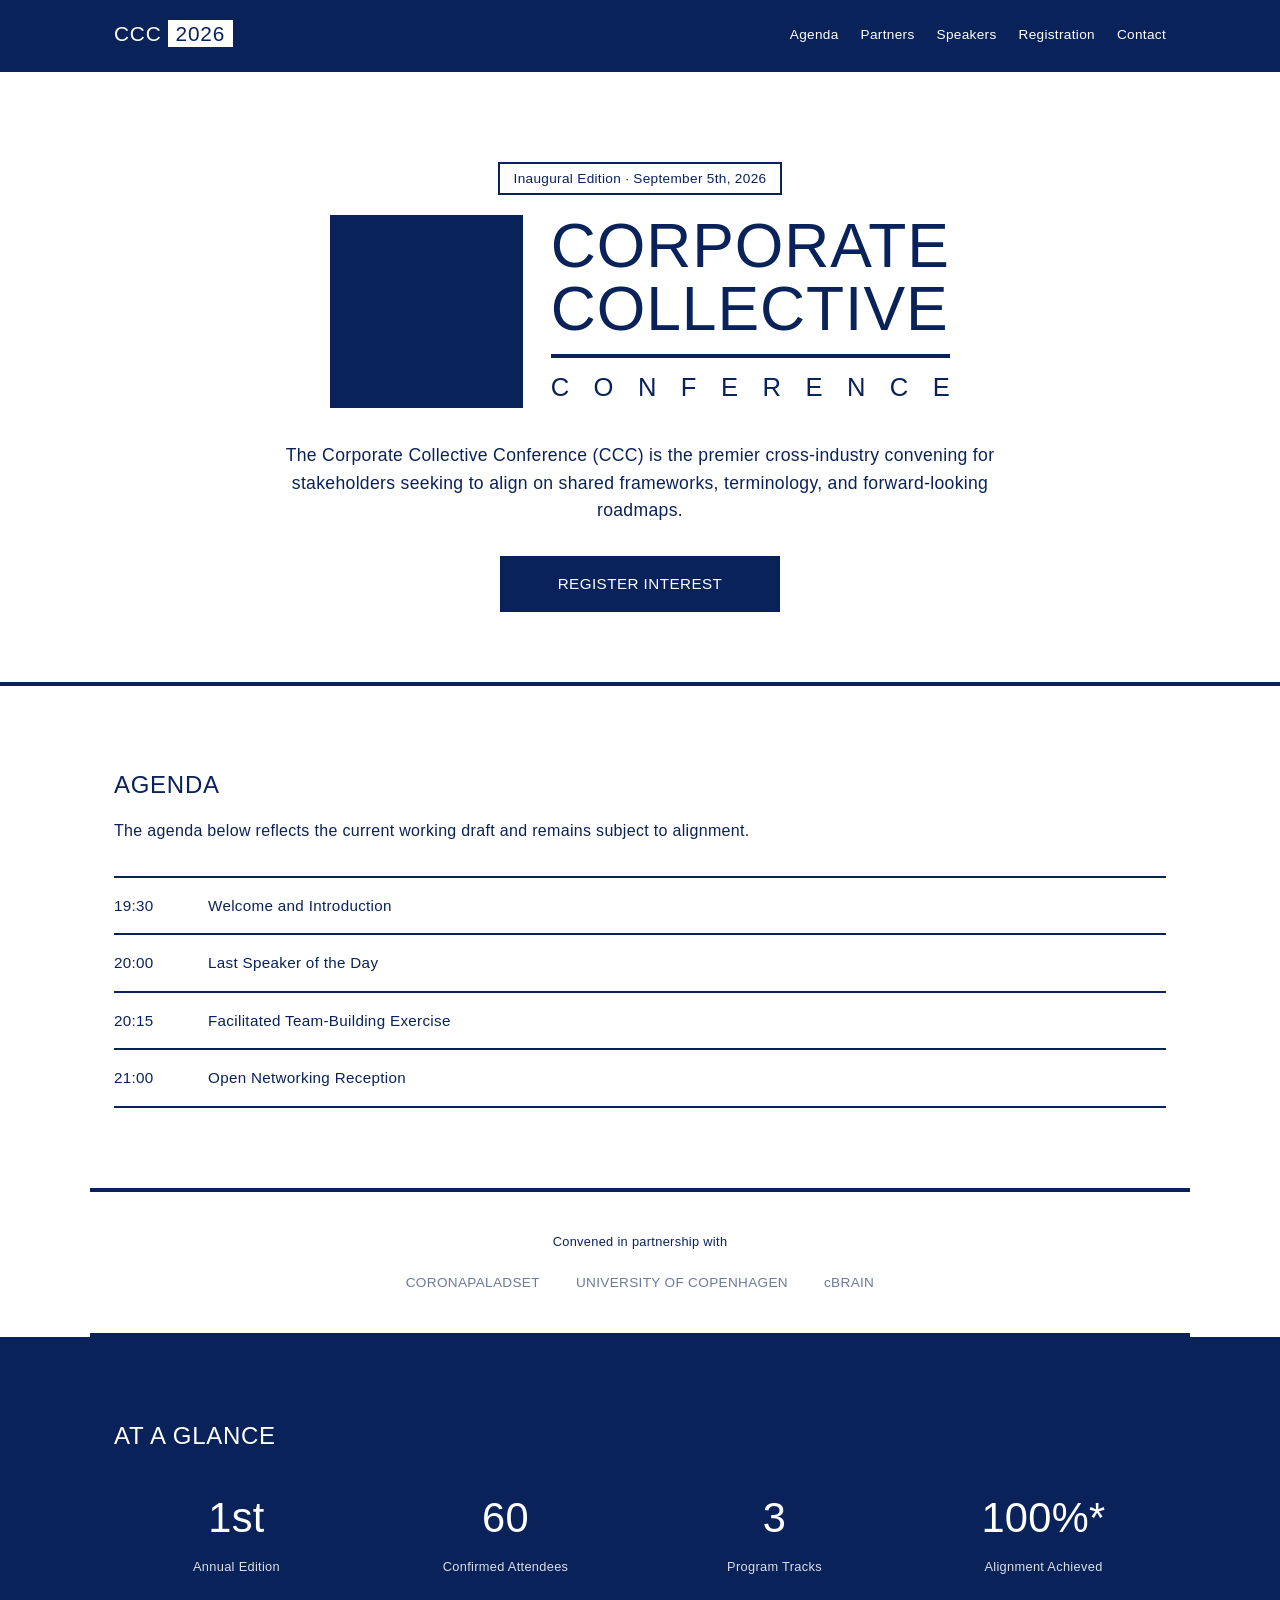
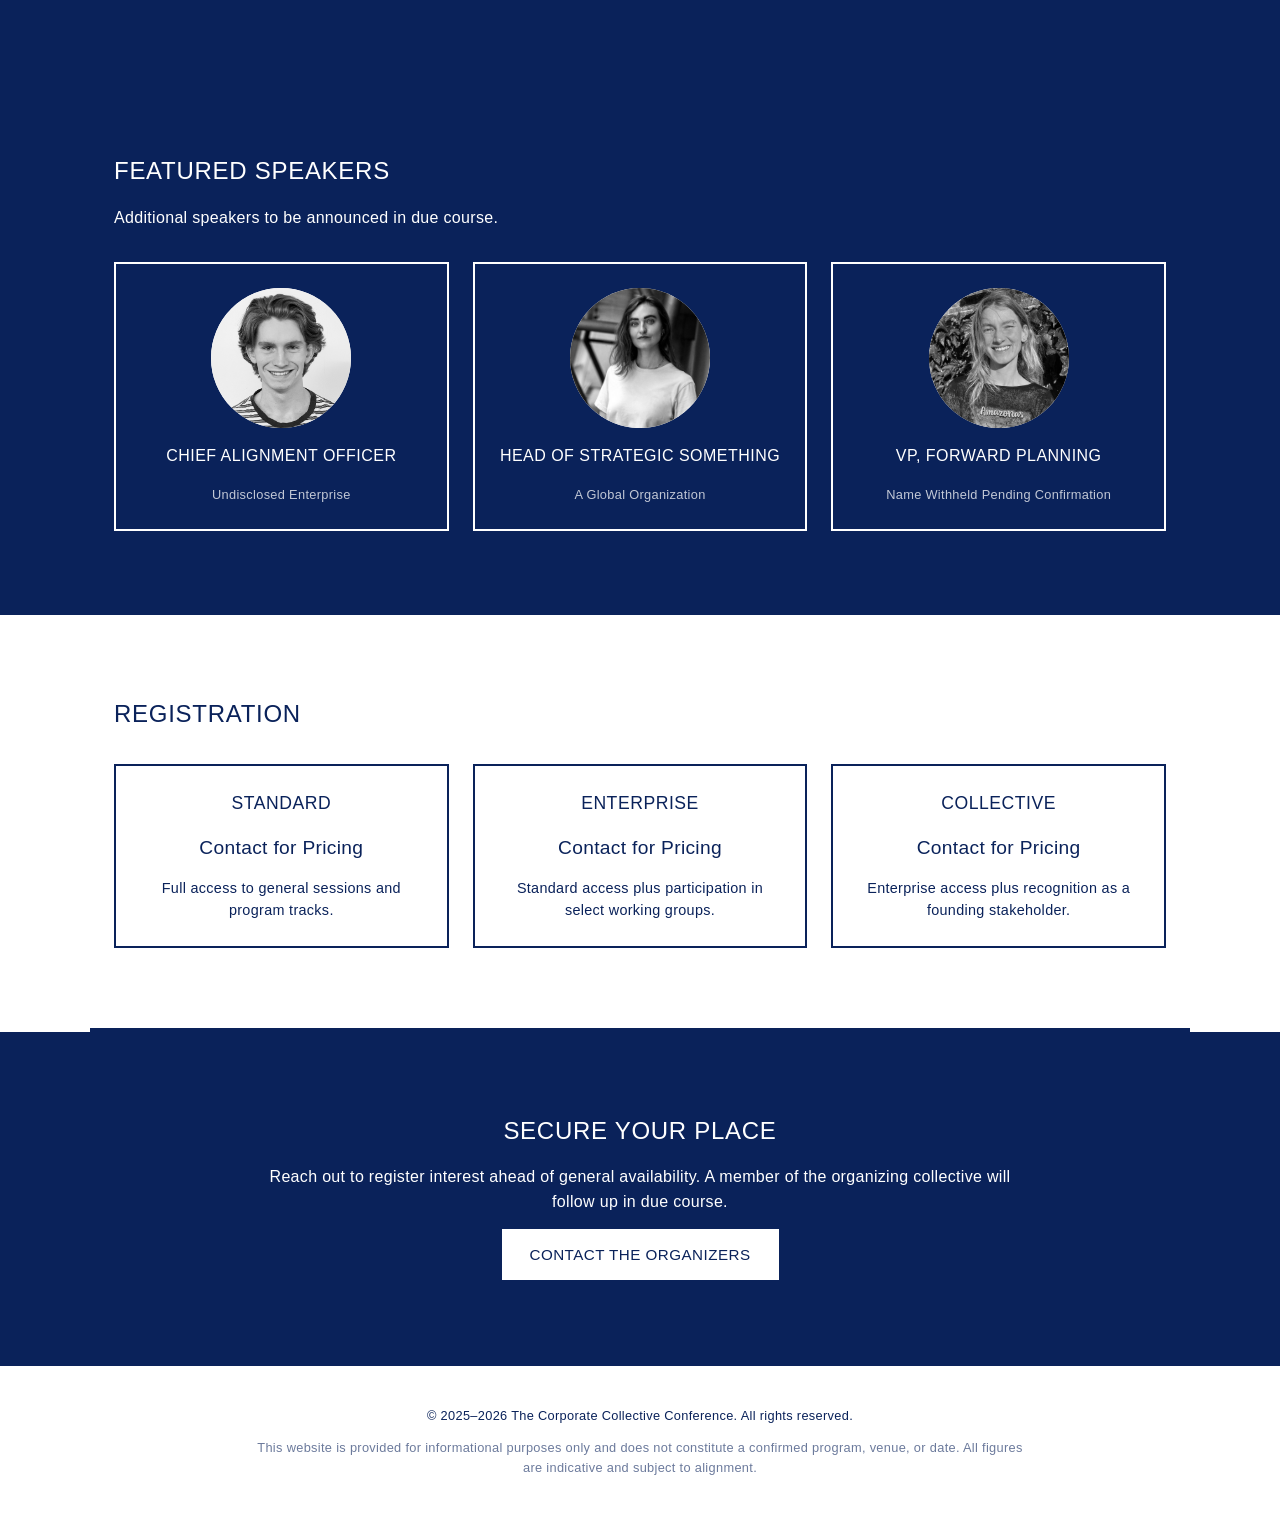
==== ccc26/index.html @ 5db5cf79 "Added CCC26 subpage" ====
<!DOCTYPE html>
<html lang="da">
<head>
  <meta charset="UTF-8">
  <meta name="viewport" content="width=device-width, initial-scale=1.0">
  <title>Corporate Collective Conference (CCC)</title>
  <link rel="stylesheet" href="style.css">
  <link rel="icon" type="image/png" href="../assets/favicon.png">
</head>
<body>

  <nav class="navbar">
    <div class="wrap navbar-inner">
      <span class="logo">CCC<span class="logo-mark">2026</span></span>
      <ul class="navlinks">
        <li><a href="#agenda">Agenda</a></li>
        <li><a href="#partners">Partners</a></li>
        <li><a href="#speakers">Speakers</a></li>
        <li><a href="#registration">Registration</a></li>
        <li><a href="#contact">Contact</a></li>
      </ul>
    </div>
  </nav>

  <header class="hero">
    <div class="wrap">
      <p class="eyebrow">Inaugural Edition · September 5th, 2026</p>
      <h1 class="hero-title">
        <span class="ccc-logo">
          <span class="ccc-logo-mark"></span>
          <span class="ccc-logo-text">
            <span class="ccc-logo-line">Corporate</span>
            <span class="ccc-logo-line">Collective</span>
            <span class="ccc-logo-rule"></span>
            <span class="ccc-logo-sub">Conference</span>
          </span>
        </span>
      </h1>
      <p class="hero-lede">
        The Corporate Collective Conference (CCC) is the premier
        cross-industry convening for stakeholders seeking to align on
        shared frameworks, terminology, and forward-looking roadmaps.
      </p>
      <div class="hero-actions">
        <a href="https://fb.me/1VlTPEgD7ihARv2" class="btn btn-primary btn-wide">Register Interest</a>
      </div>
    </div>
  </header>

  <main>

    <section id="agenda" class="wrap section">
      <h2>Agenda</h2>
      <p class="section-lede">
        The agenda below reflects the current working draft and remains
        subject to alignment.
      </p>
      <div class="agenda agenda-light">
        <div class="agenda-item">
          <span class="agenda-time">19:30</span>
          <span class="agenda-title">Welcome and Introduction</span>
        </div>
        <div class="agenda-item">
          <span class="agenda-time">20:00</span>
          <span class="agenda-title">Last Speaker of the Day</span>
        </div>
        <div class="agenda-item">
          <span class="agenda-time">20:15</span>
          <span class="agenda-title">Facilitated Team-Building Exercise</span>
        </div>
        <div class="agenda-item">
          <span class="agenda-time">21:00</span>
          <span class="agenda-title">Open Networking Reception</span>
        </div>
      </div>
    </section>

    <section id="partners" class="stripe wrap">
      <p class="stripe-label">Convened in partnership with</p>
      <ul class="logo-row">
        <li>CORONAPALADSET</li>
        <li>UNIVERSITY OF COPENHAGEN</li>
        <li>cBRAIN</li>
      </ul>
    </section>

    <section class="section section-invert">
      <div class="wrap">
        <h2>At a Glance</h2>
        <div class="grid grid-4 stat-grid">
          <div class="stat">
            <p class="stat-num">1st</p>
            <p class="stat-label">Annual Edition</p>
          </div>
          <div class="stat">
            <p class="stat-num">60</p>
            <p class="stat-label">Confirmed Attendees</p>
          </div>
          <div class="stat">
            <p class="stat-num">3</p>
            <p class="stat-label">Program Tracks</p>
          </div>
          <div class="stat">
            <p class="stat-num">100%*</p>
            <p class="stat-label">Alignment Achieved</p>
          </div>
        </div>
      </div>
    </section>

    <section id="speakers" class="section section-invert">
      <div class="wrap">
        <h2>Featured Speakers</h2>
        <p class="section-lede">
          Additional speakers to be announced in due course.
        </p>
        <div class="grid grid-3">
          <div class="speaker-card">
            <img src="../assets/speaker.JPG" alt="Chief Allan Officer" class="speaker-avatar speaker-avatar-photo">
            <h3>Chief Alignment Officer</h3>
            <p class="speaker-org">Undisclosed Enterprise</p>
          </div>
          <div class="speaker-card">
            <img src="../assets/linkedin_2.jpeg" alt="Head of Visuals" class="speaker-avatar speaker-avatar-photo">
            <h3>Head of Strategic Something</h3>
            <p class="speaker-org">A Global Organization</p>
          </div>
          <div class="speaker-card">
            <img src="../assets/linkedin_3.jpeg" alt="VP, Supply Chain" class="speaker-avatar speaker-avatar-photo">
            <h3>VP, Forward Planning</h3>
            <p class="speaker-org">Name Withheld Pending Confirmation</p>
          </div>
        </div>
      </div>
    </section>

    <section id="registration" class="wrap section">
      <h2>Registration</h2>
      <div class="grid grid-3">
        <div class="card pricing-card">
          <h3>Standard</h3>
          <p class="price">Contact for Pricing</p>
          <p>Full access to general sessions and program tracks.</p>
        </div>
        <div class="card pricing-card">
          <h3>Enterprise</h3>
          <p class="price">Contact for Pricing</p>
          <p>Standard access plus participation in select working groups.</p>
        </div>
        <div class="card pricing-card">
          <h3>Collective</h3>
          <p class="price">Contact for Pricing</p>
          <p>Enterprise access plus recognition as a founding stakeholder.</p>
        </div>
      </div>
    </section>

    <section id="contact" class="section section-invert cta-section">
      <div class="wrap">
        <h2>Secure Your Place</h2>
        <p class="section-lede">
          Reach out to register interest ahead of general availability.
          A member of the organizing collective will follow up in due
          course.
        </p>
        <a href="mailto:coronapaladset@gmail.com" class="btn btn-secondary">Contact the Organizers</a>
      </div>
    </section>

  </main>

  <footer class="footer">
    <div class="wrap">
      <p>&copy; 2025&ndash;2026 The Corporate Collective Conference. All rights reserved.</p>
      <p class="fine-print">
        This website is provided for informational purposes only and does
        not constitute a confirmed program, venue, or date. All figures are
        indicative and subject to alignment.
      </p>
    </div>
  </footer>

  <script>
    (function () {
      function layoutLogo() {
        var mark = document.querySelector('.ccc-logo-mark');
        var text = document.querySelector('.ccc-logo-text');
        var lines = document.querySelectorAll('.ccc-logo-line');
        var rule = document.querySelector('.ccc-logo-rule');
        var sub = document.querySelector('.ccc-logo-sub');
        if (!mark || !text || !rule || !sub || !lines.length) return;

        // Clear previous inline overrides first so every measurement below
        // reflects natural sizes, not last frame's computed values. Without
        // this, the "Conference" letter-spacing from a prior layout pass
        // feeds into this pass's width measurements, drifting further off
        // on every resize.
        rule.style.width = '';
        sub.style.width = '';
        sub.style.letterSpacing = '';

        var lineWidth = 0;
        lines.forEach(function (line) {
          lineWidth = Math.max(lineWidth, line.getBoundingClientRect().width);
        });

        var textHeight = text.getBoundingClientRect().height;
        if (textHeight > 0) {
          mark.style.width = textHeight + 'px';
          mark.style.height = textHeight + 'px';
        }

        if (lineWidth <= 0) return;

        rule.style.width = lineWidth + 'px';
        sub.style.width = lineWidth + 'px';

        var chars = sub.textContent.toUpperCase();
        if (chars.length < 2) return;
        var cs = getComputedStyle(sub);
        var canvas = document.createElement('canvas');
        var ctx = canvas.getContext('2d');
        ctx.font = cs.fontWeight + ' ' + cs.fontSize + ' ' + cs.fontFamily;
        var naturalWidth = ctx.measureText(chars).width;
        var gap = (lineWidth - naturalWidth) / (chars.length - 1);
        if (gap > 0) {
          sub.style.letterSpacing = gap + 'px';
        }
      }

      if (document.readyState === 'loading') {
        document.addEventListener('DOMContentLoaded', layoutLogo);
      } else {
        layoutLogo();
      }
      window.addEventListener('resize', layoutLogo);
    })();
  </script>

</body>
</html>
---- ccc26/style.css ----
:root {
  --navy: #0A225A;
  --white: #FFFFFF;
}

* {
  box-sizing: border-box;
}

html {
  scroll-behavior: smooth;
}

html, body {
  margin: 0;
  padding: 0;
}

section[id] {
  scroll-margin-top: 84px;
}

body {
  font-family: Impact, Haettenschweiler, "Arial Narrow Bold", sans-serif;
  font-weight: 400;
  letter-spacing: 0.02em;
  background: var(--white);
  color: var(--navy);
  line-height: 1.55;
}

.wrap {
  max-width: 1100px;
  margin: 0 auto;
  padding: 0 24px;
}

h1, h2, h3 {
  font-family: Impact, Haettenschweiler, "Arial Narrow Bold", sans-serif;
  font-weight: 400;
  text-transform: uppercase;
  margin: 0 0 16px 0;
  letter-spacing: 0.03em;
}

p, li, span, button, cite {
  font-family: Impact, Haettenschweiler, "Arial Narrow Bold", sans-serif;
  font-weight: 400;
}

p {
  margin: 0 0 12px 0;
}

/* --- Navbar --- */

.navbar {
  background: var(--navy);
  border-bottom: 4px solid var(--navy);
}

.navbar-inner {
  display: flex;
  align-items: center;
  justify-content: space-between;
  padding-top: 18px;
  padding-bottom: 18px;
  flex-wrap: wrap;
  gap: 12px;
}

.logo {
  color: var(--white);
  font-size: 1.3rem;
  letter-spacing: 0.04em;
}

.logo-mark {
  color: var(--navy);
  background: var(--white);
  padding: 2px 8px;
  margin-left: 6px;
  font-size: 1.3rem;
}

.navlinks {
  list-style: none;
  display: flex;
  gap: 22px;
  margin: 0;
  padding: 0;
  flex-wrap: wrap;
}

.navlinks li {
  font-size: 0.85rem;
}

.navlinks a {
  color: var(--white);
  text-decoration: none;
  border-bottom: 2px solid transparent;
  padding-bottom: 2px;
}

.navlinks a:hover {
  border-bottom: 2px solid var(--white);
}

/* --- Hero --- */

.hero {
  background: var(--white);
  border-bottom: 4px solid var(--navy);
  padding: 90px 0 70px 0;
  text-align: center;
}

.eyebrow {
  font-size: 0.85rem;
  color: var(--navy);
  border: 2px solid var(--navy);
  display: inline-block;
  padding: 4px 14px;
  margin-bottom: 20px;
}

.hero-title {
  margin: 0 0 20px 0;
}

/* --- CCC Logo (built with CSS, not an image) --- */

.ccc-logo {
  display: inline-flex;
  align-items: center;
  gap: clamp(14px, 3vw, 28px);
}

.ccc-logo-mark {
  /* Fallback size if JS is unavailable; overridden to match the exact
     height of .ccc-logo-text (top of "C" to bottom of "CONFERENCE"). */
  width: clamp(4.5rem, 18vw, 9rem);
  height: clamp(4.5rem, 18vw, 9rem);
  flex-shrink: 0;
  background: var(--navy);
}

.ccc-logo-text {
  display: flex;
  flex-direction: column;
  justify-content: center;
  text-align: left;
  min-width: 0;
}

.ccc-logo-line {
  font-size: clamp(1.9rem, 8vw, 3.9rem);
  line-height: 1;
  color: var(--navy);
  white-space: nowrap;
}

.ccc-logo-rule {
  /* Width is set by JS to exactly match the widest line above;
     this is just a sane fallback if JS is unavailable. */
  width: 100%;
  height: 4px;
  background: var(--navy);
  margin: 14px 0 10px 0;
}

.ccc-logo-sub {
  font-size: clamp(0.85rem, 3.3vw, 1.6rem);
  /* Width and letter-spacing are set by JS so the word is justified to
     span exactly the width of the lines above; this is just a fallback. */
  width: 100%;
  letter-spacing: 0.4em;
  color: var(--navy);
  white-space: nowrap;
}

.hero-lede {
  max-width: 720px;
  margin: 0 auto 32px auto;
  font-size: 1.1rem;
}

.hero-actions {
  display: flex;
  gap: 16px;
  justify-content: center;
  flex-wrap: wrap;
}

/* --- Buttons --- */

.btn {
  display: inline-block;
  font-family: Impact, Haettenschweiler, "Arial Narrow Bold", sans-serif;
  font-size: 0.95rem;
  text-transform: uppercase;
  letter-spacing: 0.03em;
  text-decoration: none;
  padding: 14px 28px;
  border: 2px solid var(--navy);
  cursor: pointer;
  border-radius: 0;
}

.btn-primary {
  background: var(--navy);
  color: var(--white);
}

.btn-secondary {
  background: var(--white);
  color: var(--navy);
}

.btn-wide {
  padding-left: 56px;
  padding-right: 56px;
}

/* --- Logo stripe --- */

.stripe {
  padding: 40px 24px;
  text-align: center;
  border-bottom: 4px solid var(--navy);
}

.stripe-label {
  font-size: 0.8rem;
  color: var(--navy);
  margin-bottom: 20px;
}

.logo-row {
  list-style: none;
  display: flex;
  justify-content: center;
  gap: 36px;
  flex-wrap: wrap;
  margin: 0;
  padding: 0;
}

.logo-row li {
  font-size: 0.85rem;
  color: var(--navy);
  opacity: 0.6;
}

/* --- Sections --- */

.section {
  padding: 80px 24px;
  border-bottom: 4px solid var(--navy);
}

.section-invert {
  background: var(--navy);
}

.section-invert h2,
.section-invert p,
.section-invert .stat-num,
.section-invert .stat-label,
.section-invert .agenda-time,
.section-invert .agenda-title {
  color: var(--white);
}

.section-lede {
  max-width: 780px;
  font-size: 1rem;
}

/* --- Grids / cards --- */

.grid {
  display: grid;
  gap: 24px;
  margin-top: 32px;
}

.grid-3 {
  grid-template-columns: repeat(auto-fit, minmax(260px, 1fr));
}

.grid-4 {
  grid-template-columns: repeat(auto-fit, minmax(200px, 1fr));
}

.card {
  border: 2px solid var(--navy);
  padding: 24px;
}

.card-index {
  font-size: 1.6rem;
  margin-bottom: 8px;
}

.card h3 {
  font-size: 1.1rem;
}

.card p {
  font-size: 0.9rem;
  margin-bottom: 0;
}

/* --- Stats --- */

.stat-grid {
  text-align: center;
}

.stat-num {
  font-size: 2.6rem;
  margin-bottom: 6px;
}

.stat-label {
  font-size: 0.8rem;
  opacity: 0.85;
}

/* --- Agenda --- */

.agenda {
  margin-top: 32px;
  border-top: 2px solid var(--white);
}

.agenda-item {
  display: flex;
  gap: 24px;
  padding: 16px 0;
  border-bottom: 2px solid var(--white);
}

.agenda-time {
  min-width: 70px;
  font-size: 0.95rem;
}

.agenda-title {
  font-size: 0.95rem;
}

.agenda-light {
  border-top: 2px solid var(--navy);
}

.agenda-light .agenda-item {
  border-bottom: 2px solid var(--navy);
}

.agenda-light .agenda-time,
.agenda-light .agenda-title {
  color: var(--navy);
}

/* --- Speakers --- */

.speaker-card {
  border: 2px solid var(--white);
  padding: 24px;
  text-align: center;
}

.speaker-avatar {
  width: 84px;
  height: 84px;
  margin: 0 auto 16px auto;
  background: var(--white);
}

.speaker-avatar-photo {
  width: 140px;
  height: 140px;
  border-radius: 50%;
  display: block;
  object-fit: cover;
  object-position: center top;
  filter: grayscale(100%);
}

.speaker-card h3 {
  font-size: 1rem;
  color: var(--white);
}

.speaker-org {
  font-size: 0.8rem;
  color: var(--white);
  opacity: 0.75;
  margin-bottom: 0;
}

/* --- Pricing --- */

.pricing-card {
  text-align: center;
}

.pricing-card .price {
  font-size: 1.2rem;
  margin-bottom: 14px;
}

/* --- Quotes --- */

.quote {
  border: 2px solid var(--navy);
  padding: 24px;
  margin: 0;
}

.quote p {
  font-size: 0.95rem;
}

.quote cite {
  display: block;
  font-size: 0.75rem;
  opacity: 0.7;
  font-style: normal;
}

/* --- CTA --- */

.cta-section {
  text-align: center;
}

.cta-section .section-lede {
  margin-left: auto;
  margin-right: auto;
}

/* --- Footer --- */

.footer {
  padding: 40px 24px;
  text-align: center;
}

.footer p {
  font-size: 0.8rem;
}

.fine-print {
  font-size: 0.7rem;
  opacity: 0.6;
  max-width: 780px;
  margin: 0 auto;
}
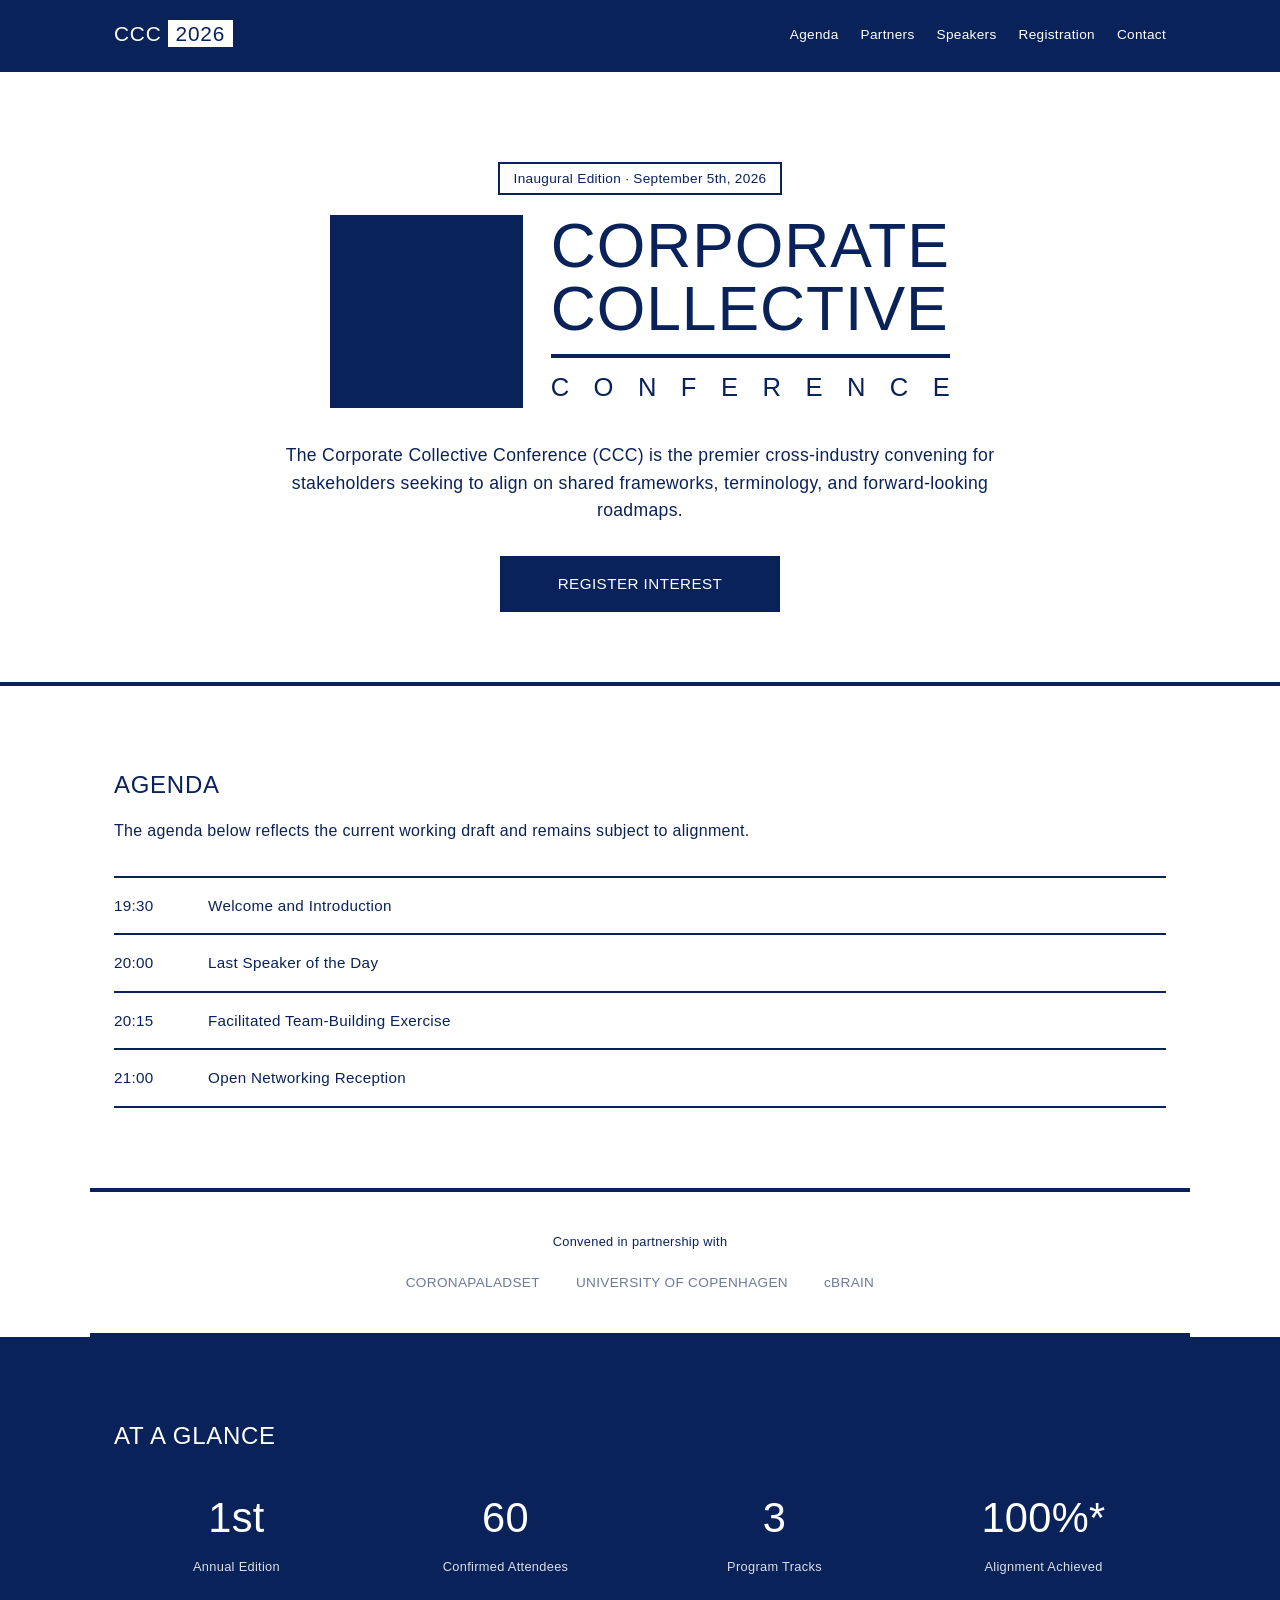
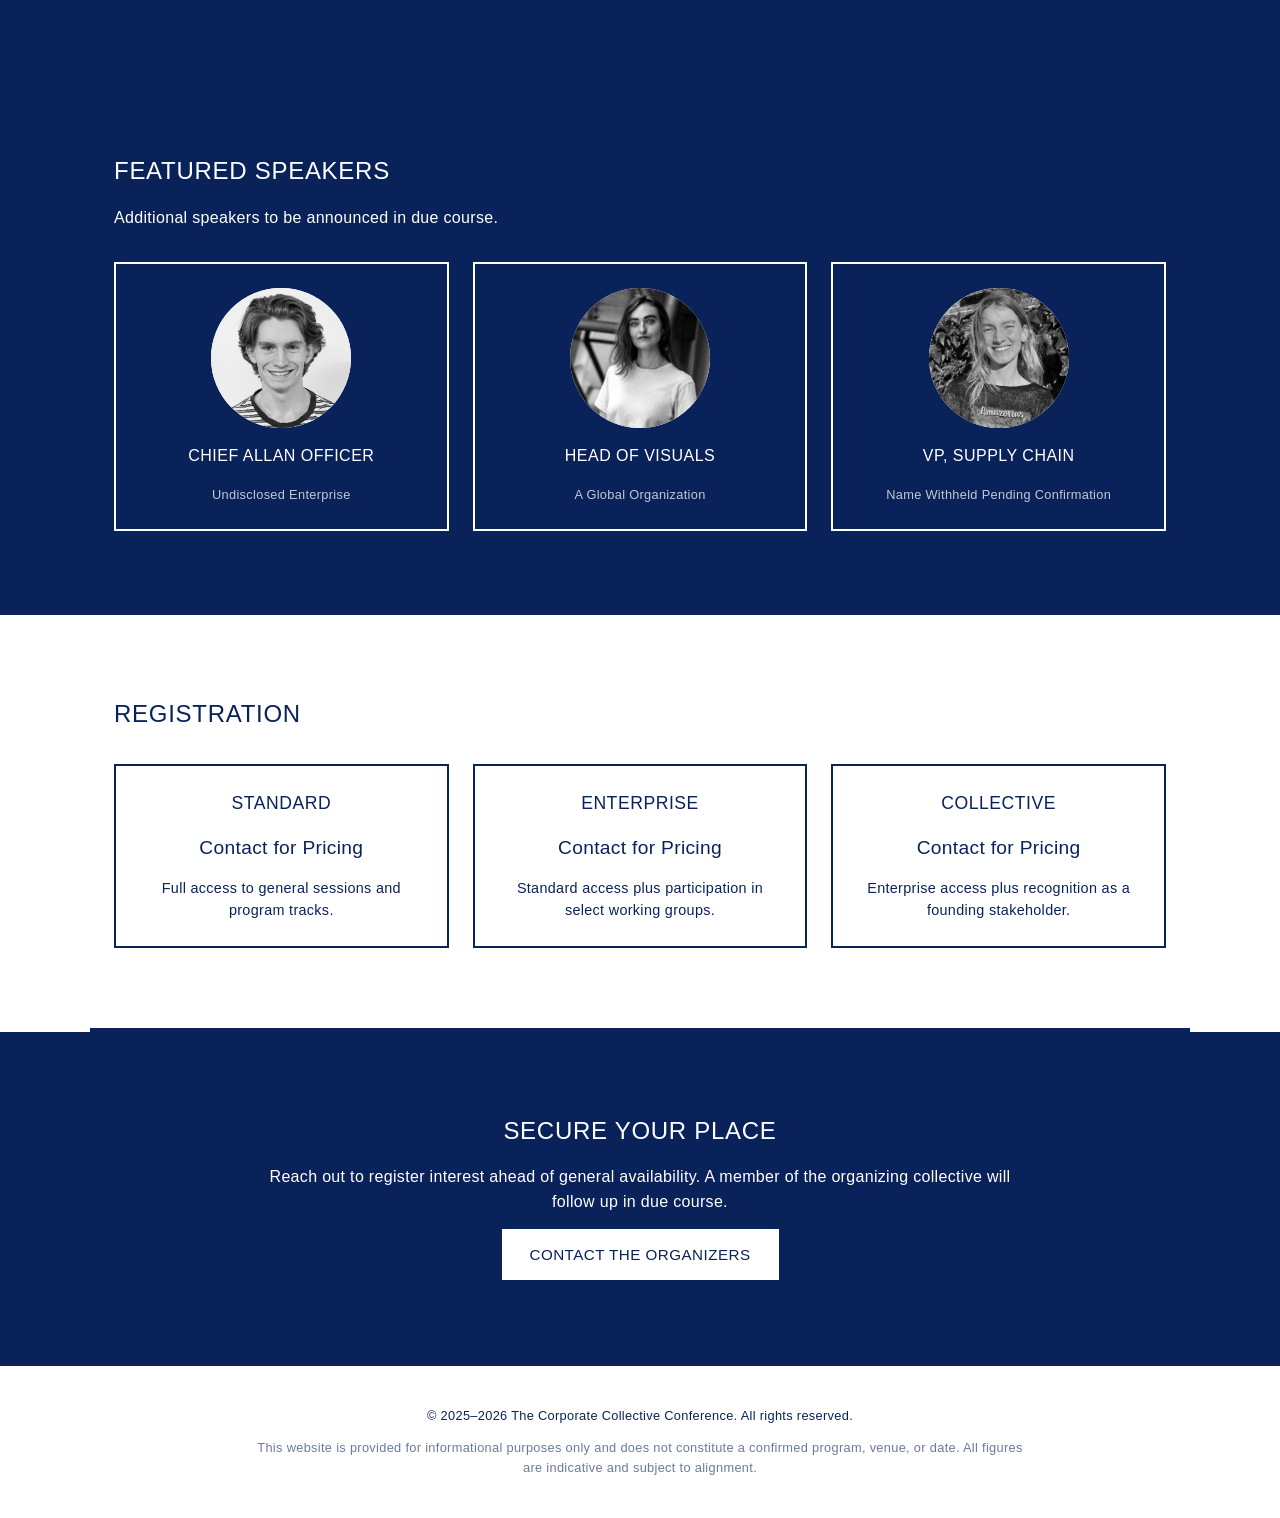
==== commit c00bcc3d: "Updated thumbnail" ====
--- a/ccc26/index.html
+++ b/ccc26/index.html
@@ -6,6 +6,14 @@
   <title>Corporate Collective Conference (CCC)</title>
   <link rel="stylesheet" href="style.css">
   <link rel="icon" type="image/png" href="../assets/favicon.png">
+
+  <meta property="og:type" content="website">
+  <meta property="og:url" content="https://hjemmecider.dk/ccc26/">
+  <meta property="og:title" content="The Corporate Collective Conference (CCC)">
+  <meta property="og:description" content="The Corporate Collective Conference (CCC) is the premier cross-industry convening for stakeholders seeking to align on shared frameworks, terminology, and forward-looking roadmaps.">
+  <meta property="og:image" content="https://hjemmecider.dk/assets/ccc_logo.png">
+  <meta name="twitter:card" content="summary_large_image">
+  <meta name="twitter:image" content="https://hjemmecider.dk/assets/ccc_logo.png">
 </head>
 <body>
 
@@ -117,17 +125,17 @@
         <div class="grid grid-3">
           <div class="speaker-card">
             <img src="../assets/speaker.JPG" alt="Chief Allan Officer" class="speaker-avatar speaker-avatar-photo">
-            <h3>Chief Alignment Officer</h3>
+            <h3>Chief Allan Officer</h3>
             <p class="speaker-org">Undisclosed Enterprise</p>
           </div>
           <div class="speaker-card">
             <img src="../assets/linkedin_2.jpeg" alt="Head of Visuals" class="speaker-avatar speaker-avatar-photo">
-            <h3>Head of Strategic Something</h3>
+            <h3>Head of Visuals</h3>
             <p class="speaker-org">A Global Organization</p>
           </div>
           <div class="speaker-card">
             <img src="../assets/linkedin_3.jpeg" alt="VP, Supply Chain" class="speaker-avatar speaker-avatar-photo">
-            <h3>VP, Forward Planning</h3>
+            <h3>VP, Supply Chain</h3>
             <p class="speaker-org">Name Withheld Pending Confirmation</p>
           </div>
         </div>
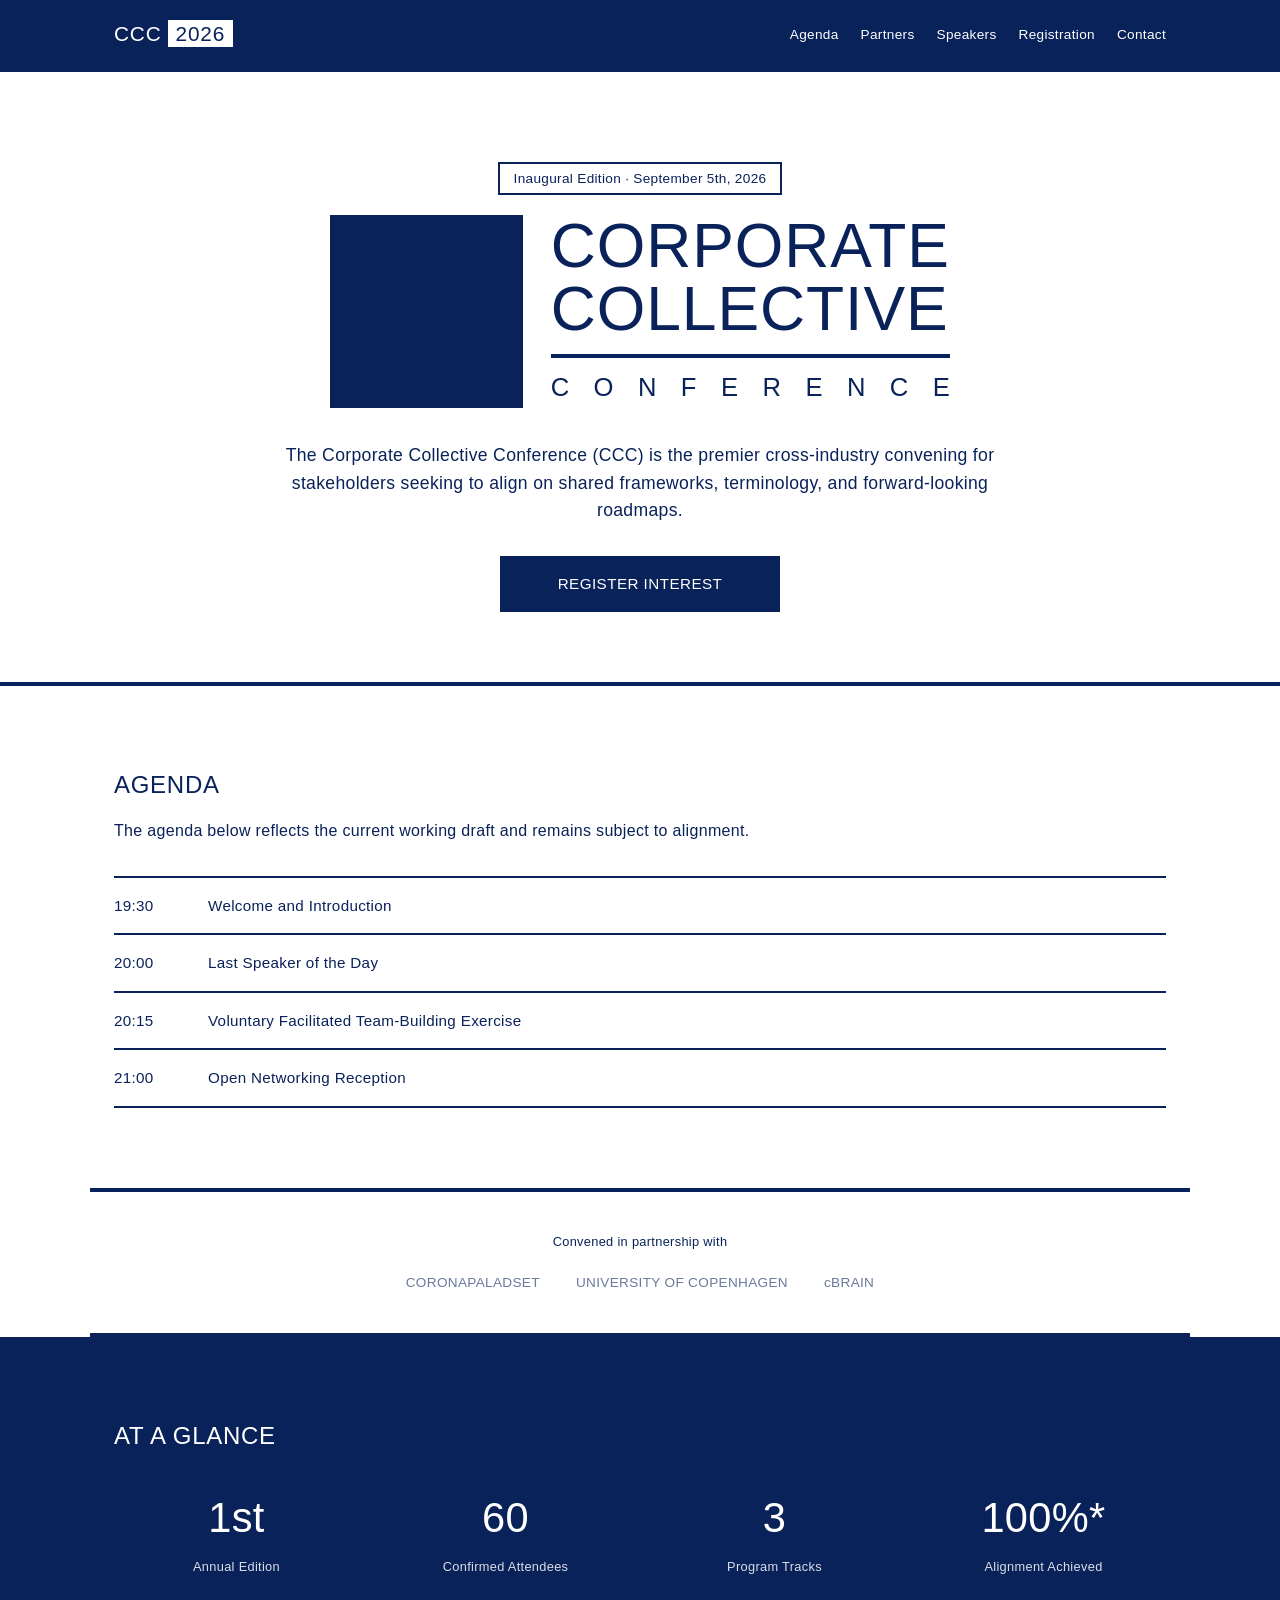
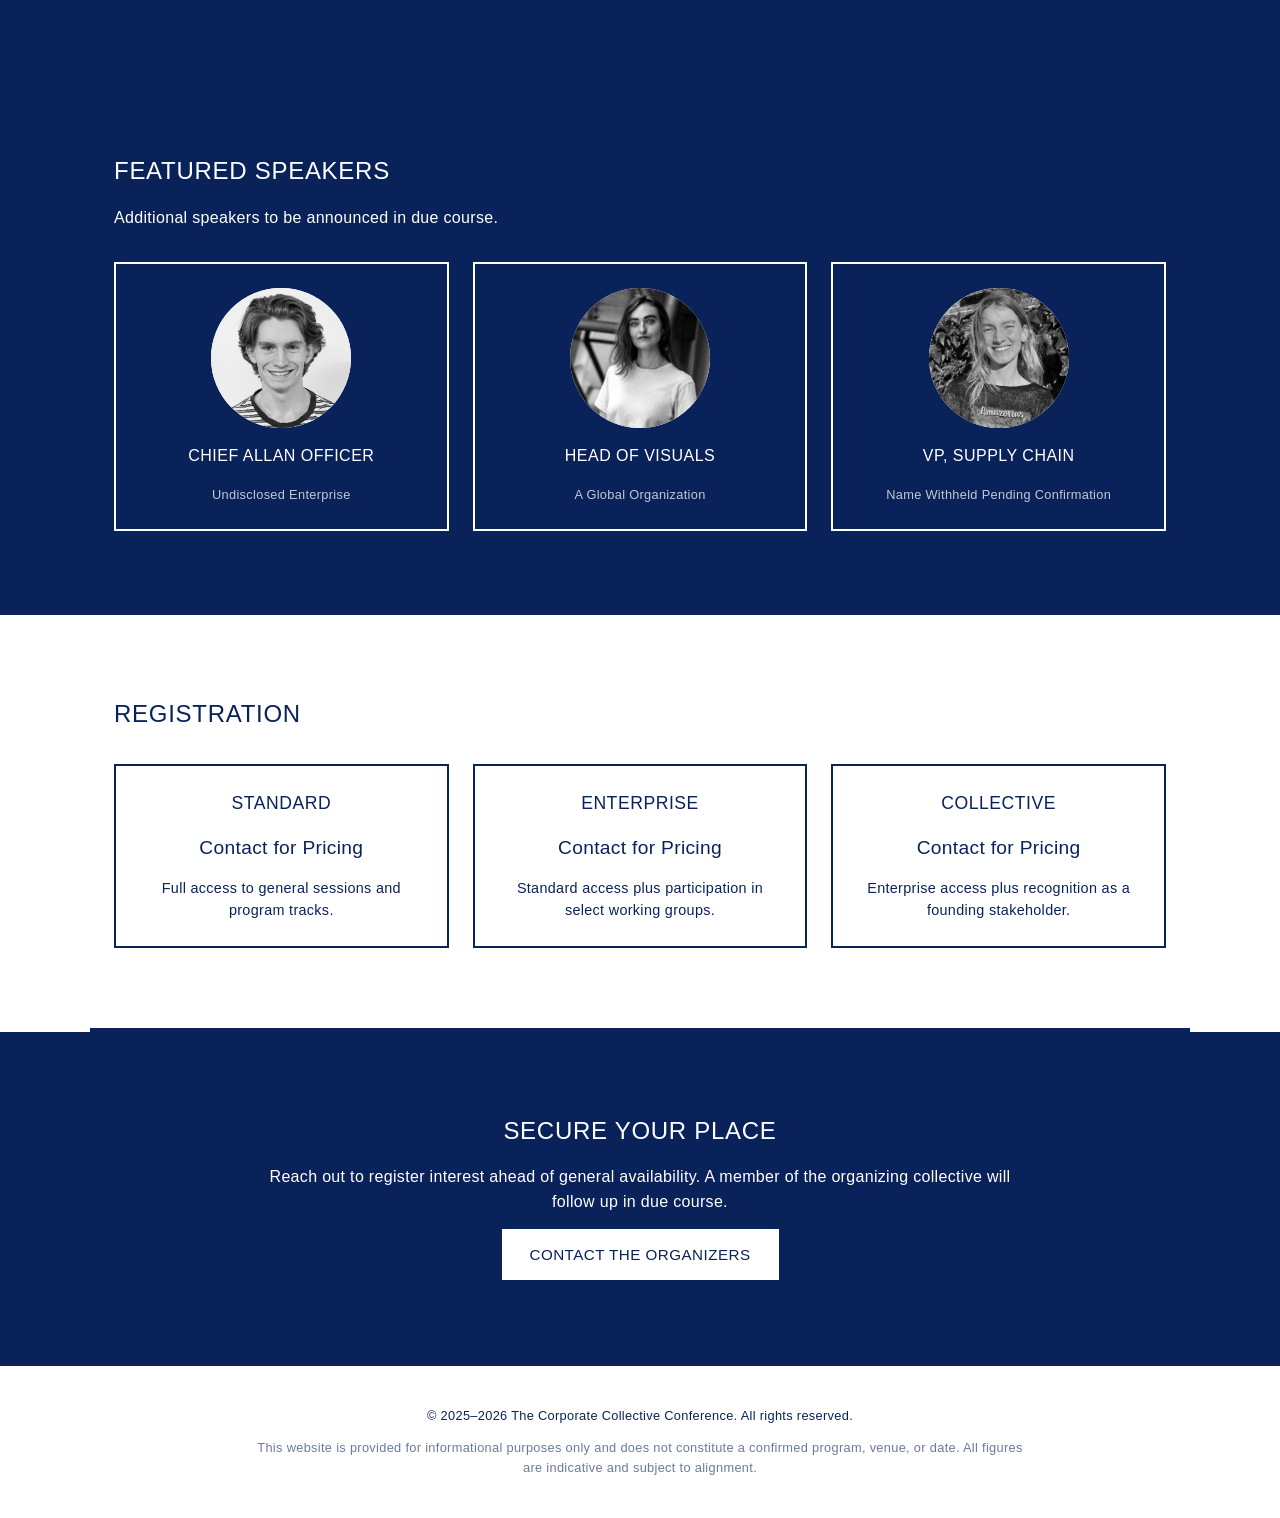
==== commit 00d45432: "Added 'voluntary'" ====
--- a/ccc26/index.html
+++ b/ccc26/index.html
@@ -74,7 +74,7 @@
         </div>
         <div class="agenda-item">
           <span class="agenda-time">20:15</span>
-          <span class="agenda-title">Facilitated Team-Building Exercise</span>
+          <span class="agenda-title">Voluntary Facilitated Team-Building Exercise</span>
         </div>
         <div class="agenda-item">
           <span class="agenda-time">21:00</span>
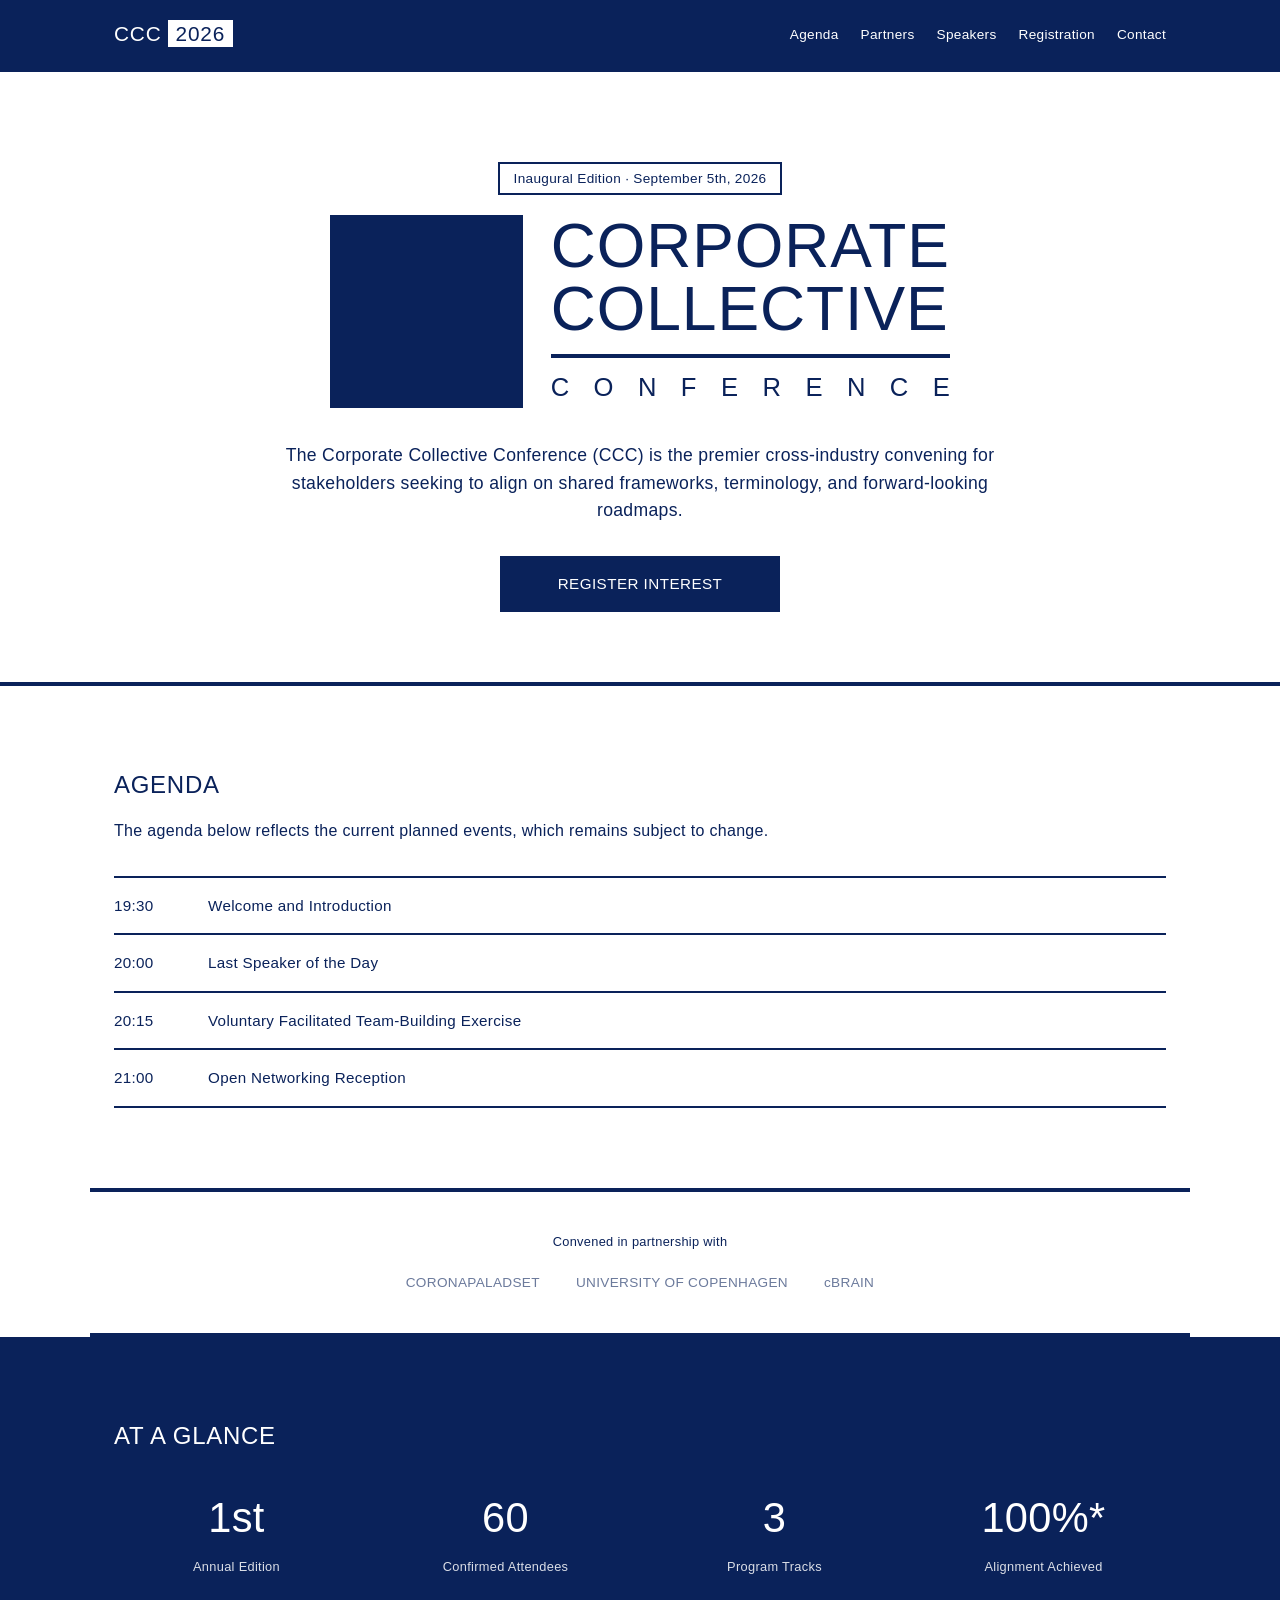
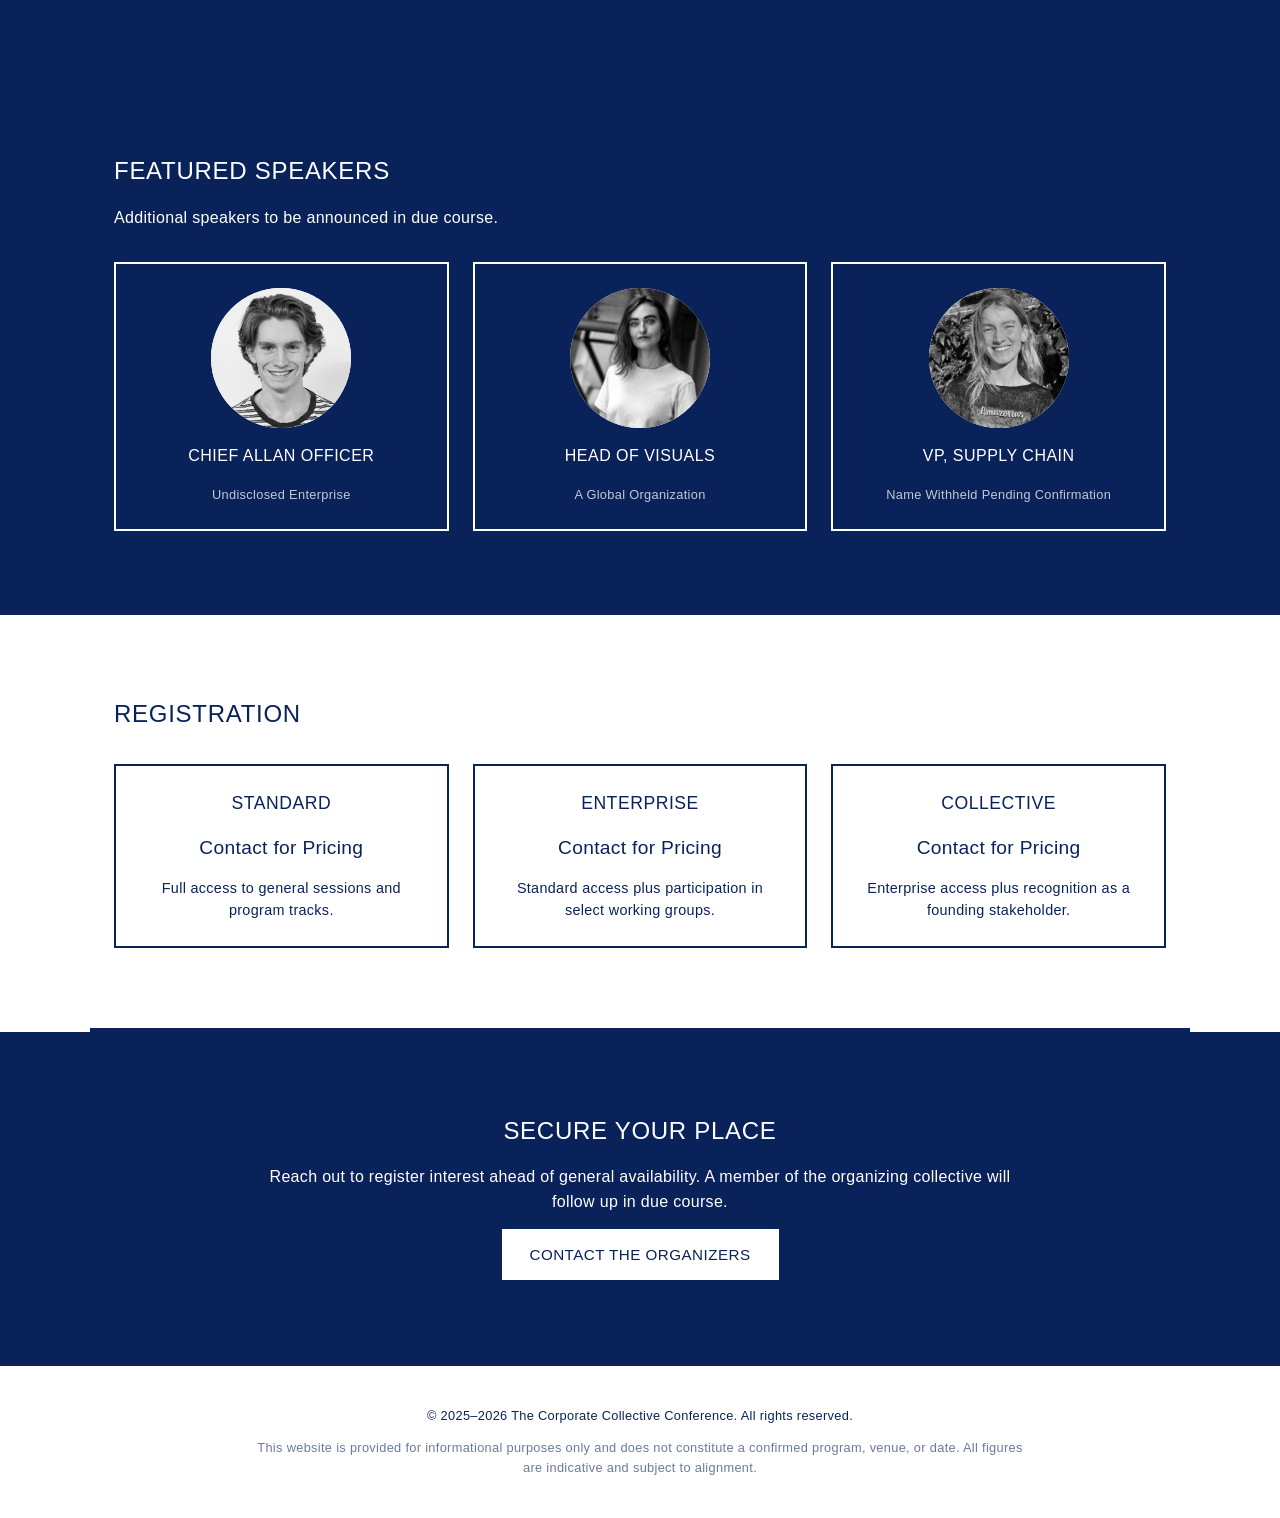
==== commit adc6f36f: "Changed phrasing" ====
--- a/ccc26/index.html
+++ b/ccc26/index.html
@@ -60,8 +60,8 @@
     <section id="agenda" class="wrap section">
       <h2>Agenda</h2>
       <p class="section-lede">
-        The agenda below reflects the current working draft and remains
-        subject to alignment.
+        The agenda below reflects the current planned events, which remains
+        subject to change.
       </p>
       <div class="agenda agenda-light">
         <div class="agenda-item">
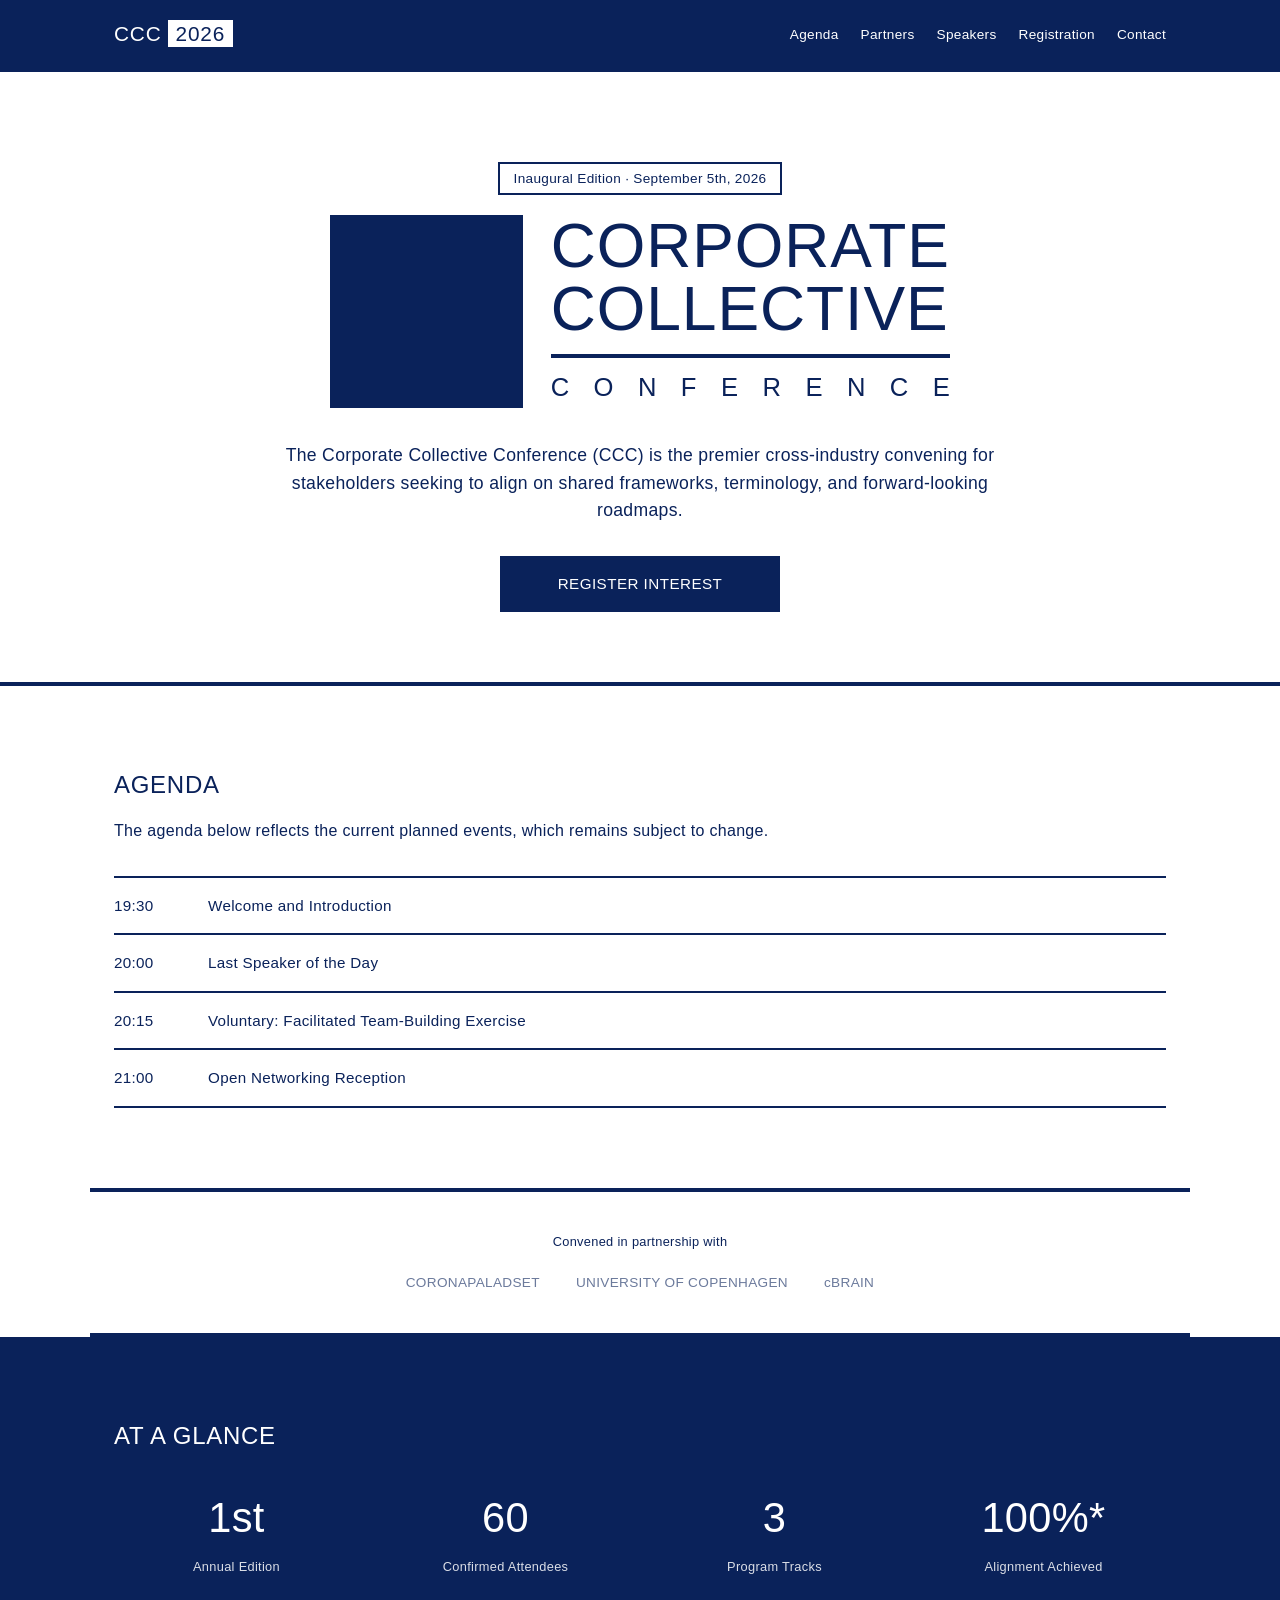
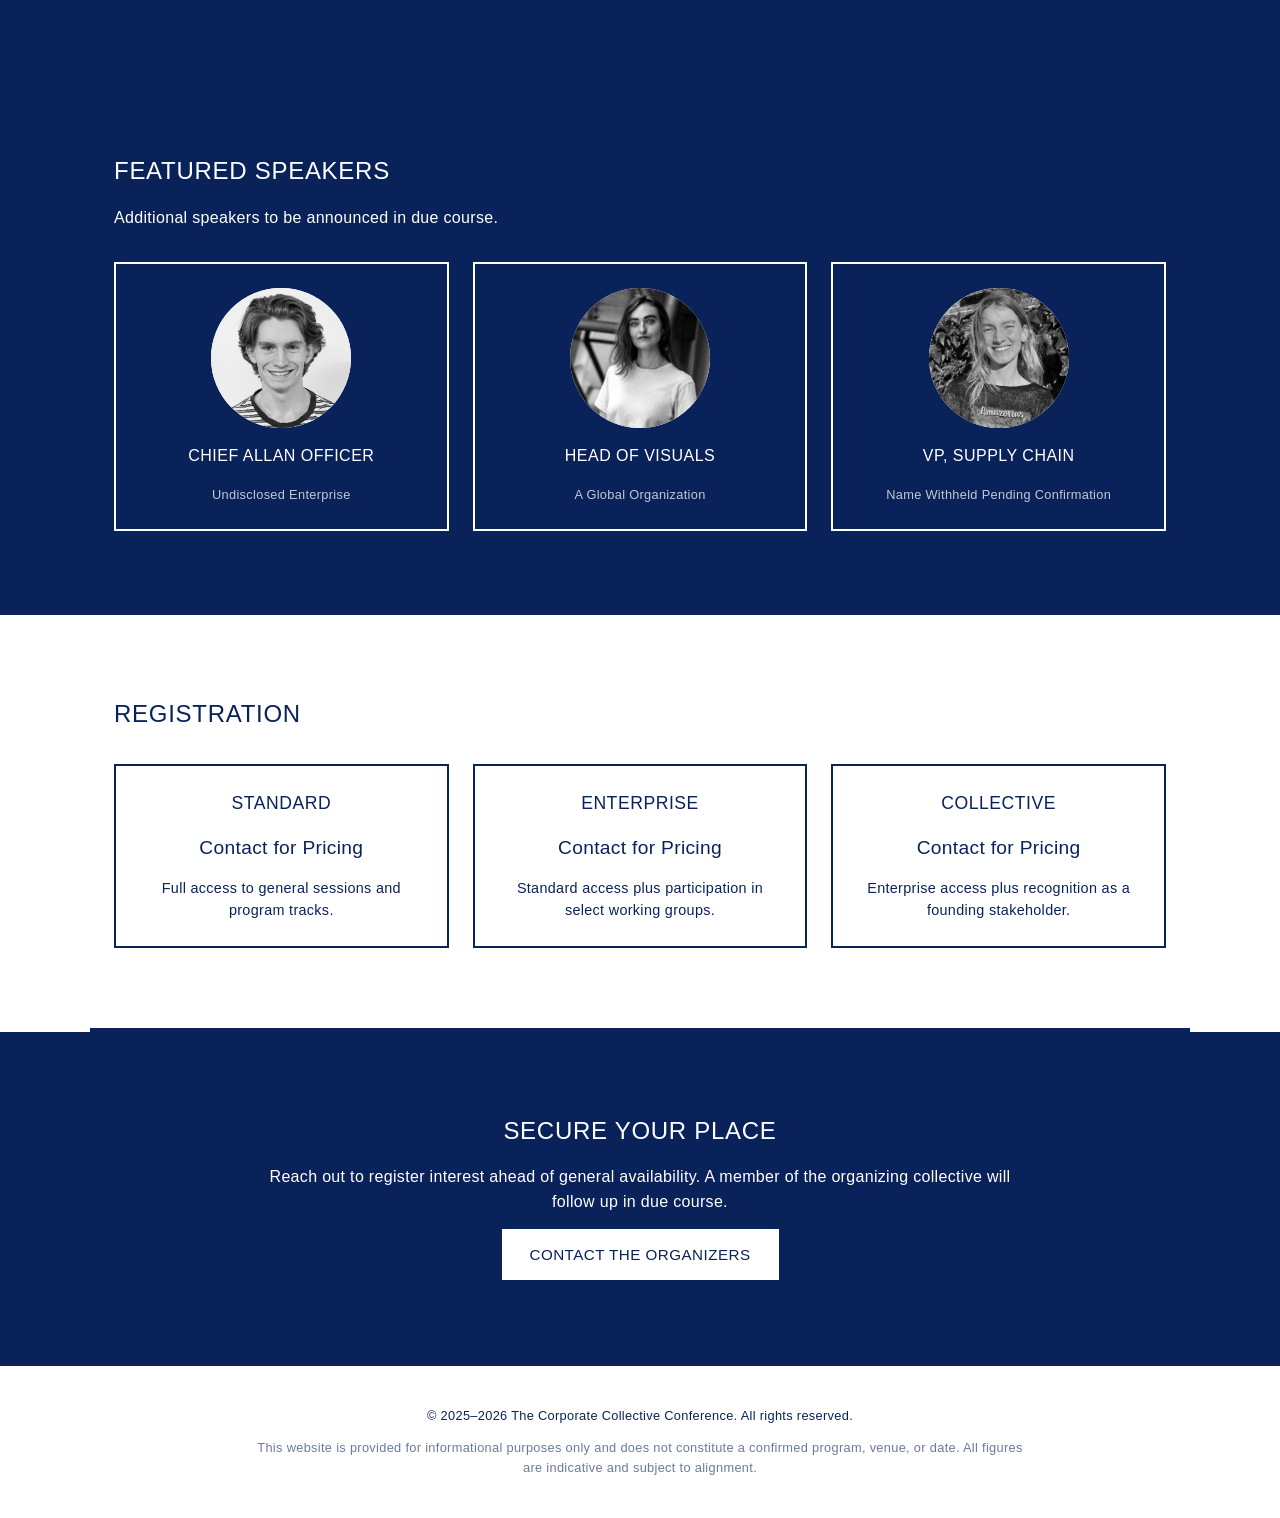
==== commit a5bed34a: "Typo" ====
--- a/ccc26/index.html
+++ b/ccc26/index.html
@@ -74,7 +74,7 @@
         </div>
         <div class="agenda-item">
           <span class="agenda-time">20:15</span>
-          <span class="agenda-title">Voluntary Facilitated Team-Building Exercise</span>
+          <span class="agenda-title">Voluntary: Facilitated Team-Building Exercise</span>
         </div>
         <div class="agenda-item">
           <span class="agenda-time">21:00</span>
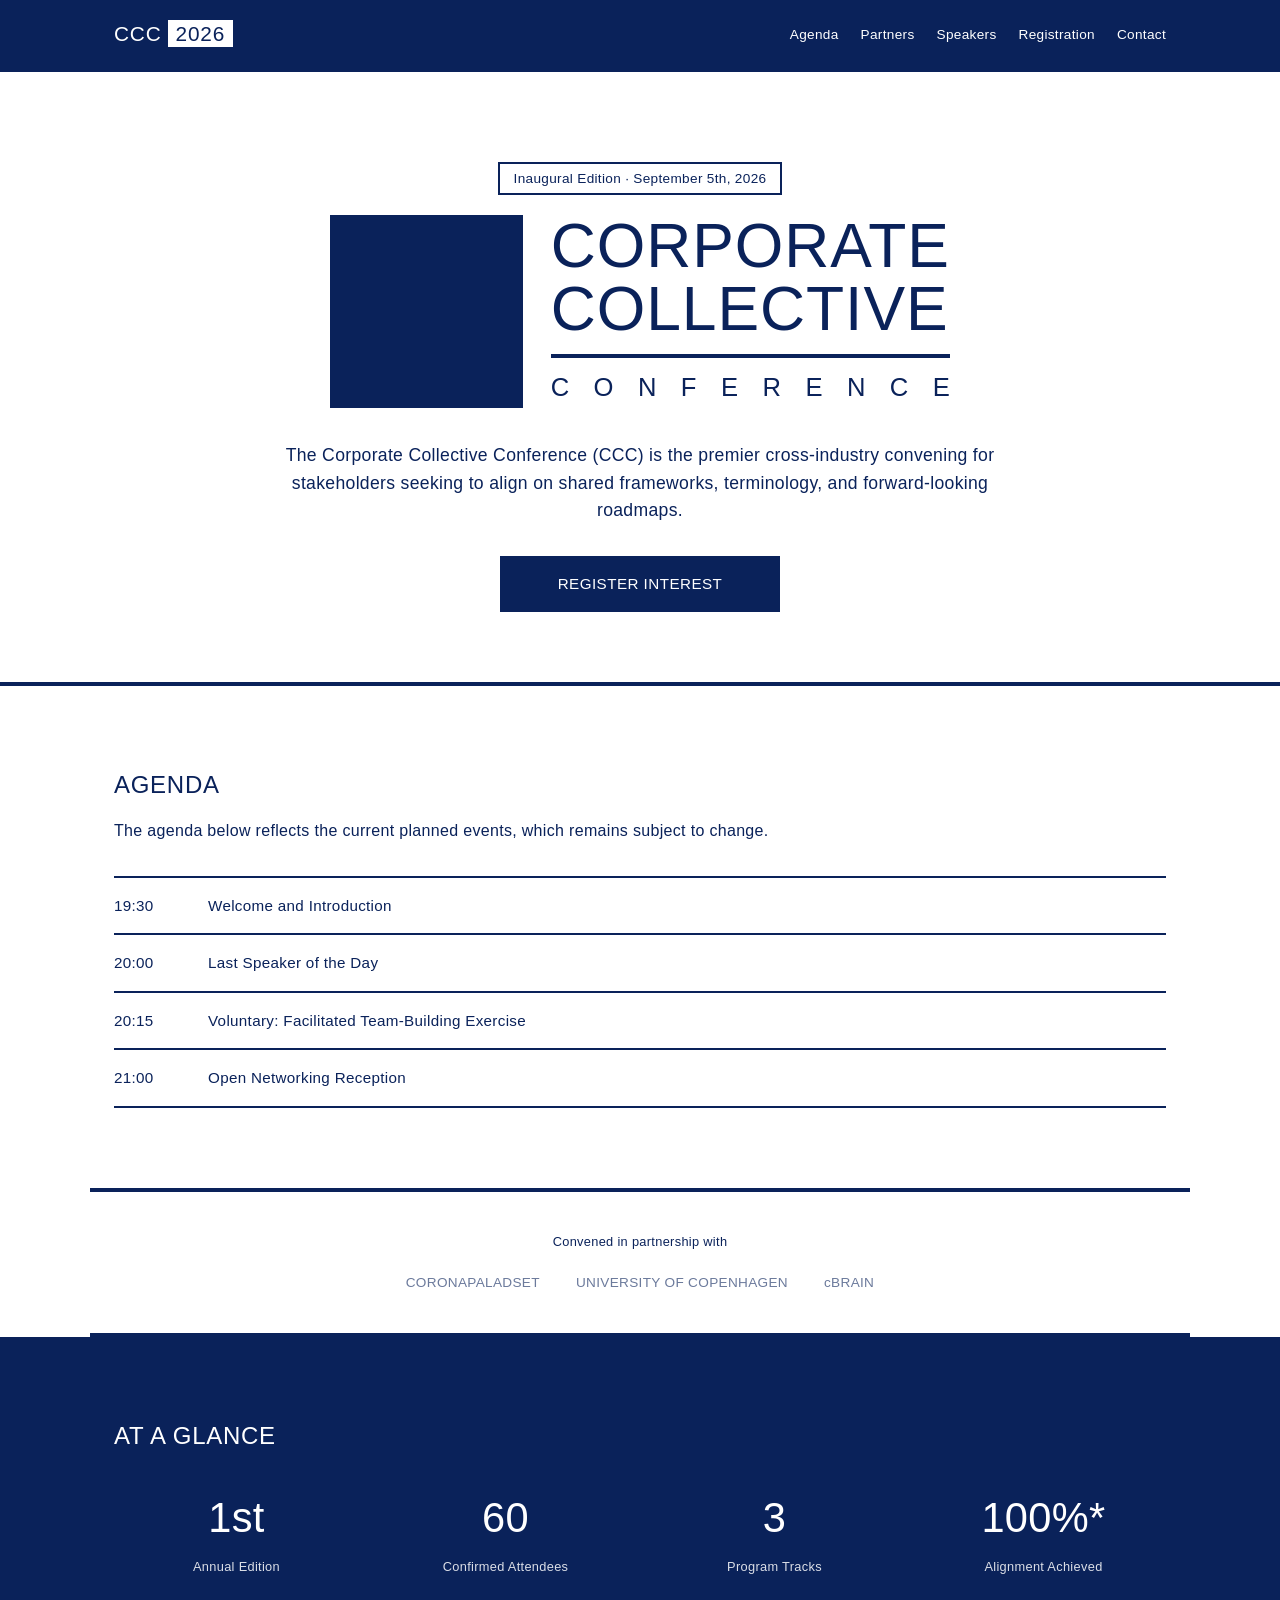
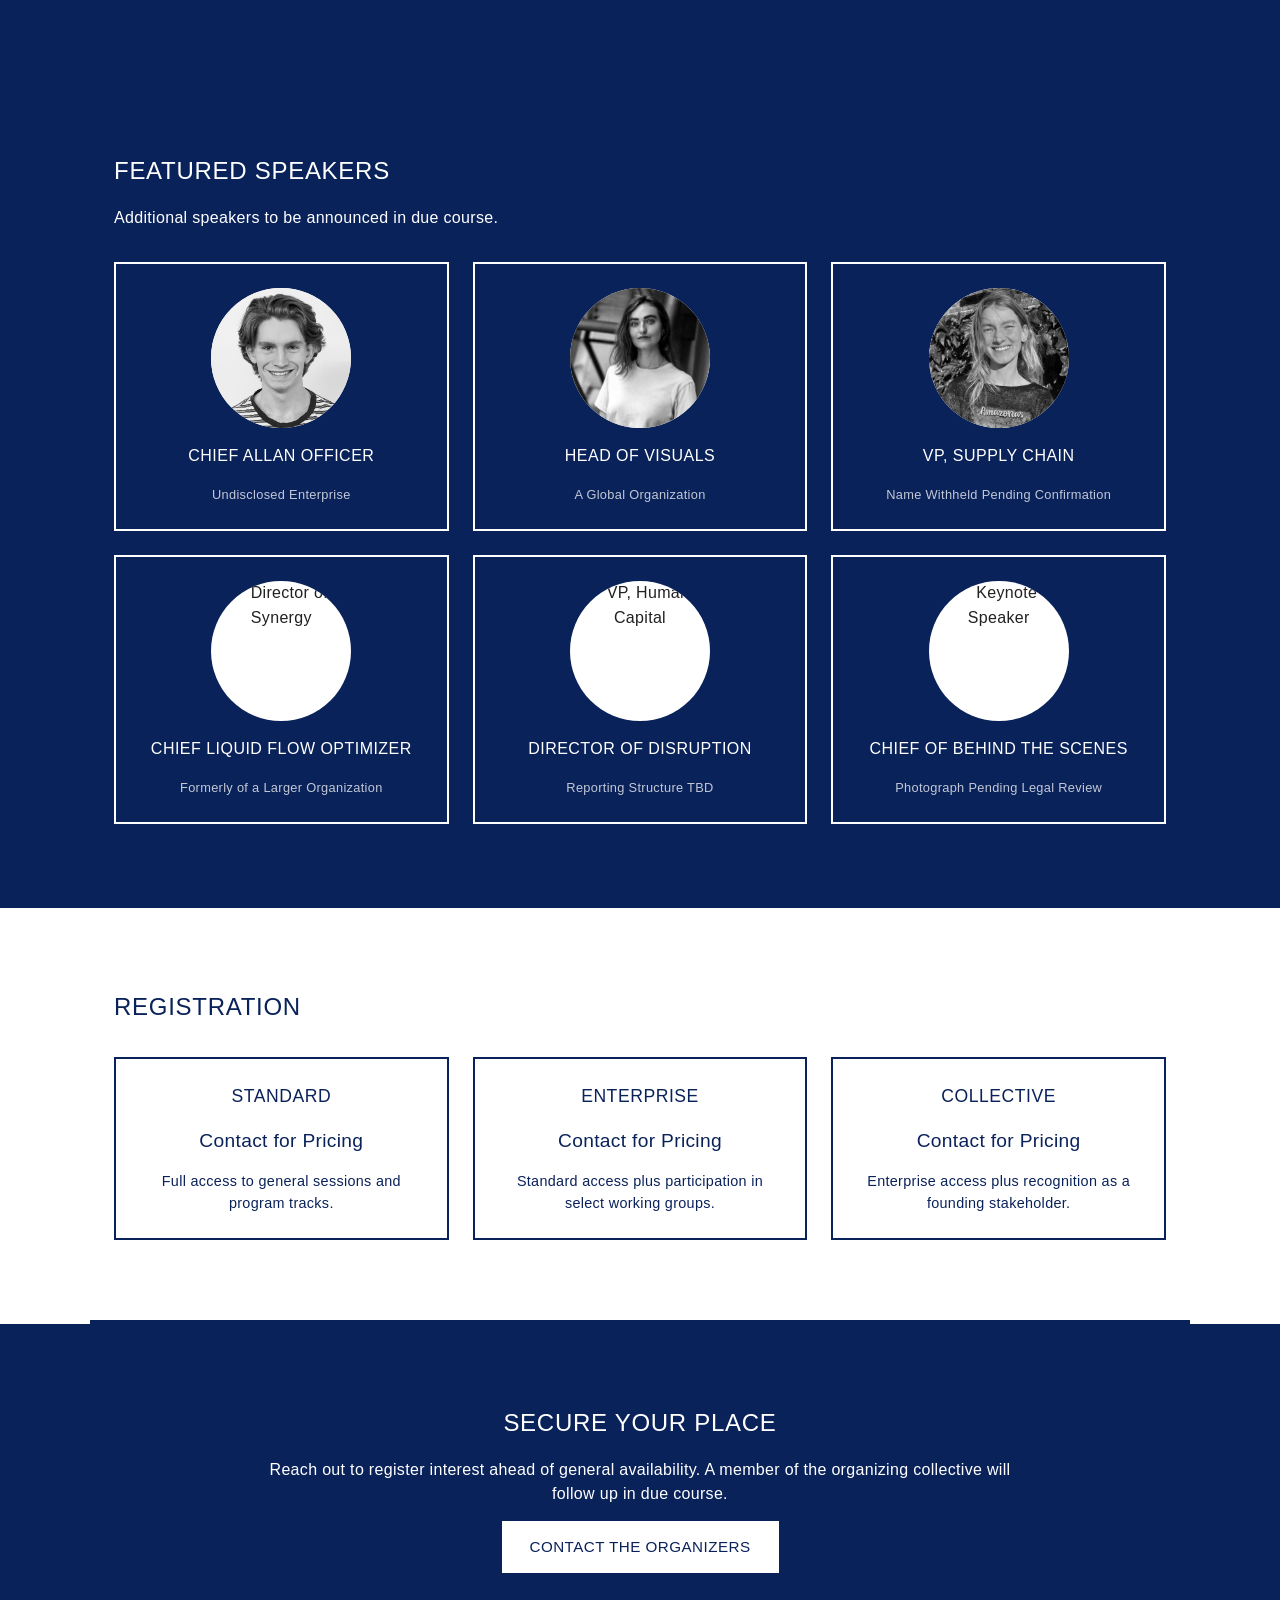
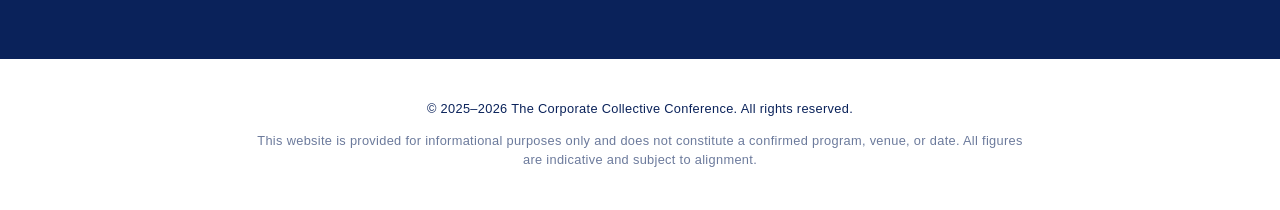
==== commit 3559c004: "Added linkedin references and speakers" ====
--- a/ccc26/index.html
+++ b/ccc26/index.html
@@ -124,19 +124,46 @@
         </p>
         <div class="grid grid-3">
           <div class="speaker-card">
-            <img src="../assets/speaker.JPG" alt="Chief Allan Officer" class="speaker-avatar speaker-avatar-photo">
-            <h3>Chief Allan Officer</h3>
-            <p class="speaker-org">Undisclosed Enterprise</p>
-          </div>
-          <div class="speaker-card">
-            <img src="../assets/linkedin_2.jpeg" alt="Head of Visuals" class="speaker-avatar speaker-avatar-photo">
-            <h3>Head of Visuals</h3>
-            <p class="speaker-org">A Global Organization</p>
-          </div>
-          <div class="speaker-card">
-            <img src="../assets/linkedin_3.jpeg" alt="VP, Supply Chain" class="speaker-avatar speaker-avatar-photo">
-            <h3>VP, Supply Chain</h3>
-            <p class="speaker-org">Name Withheld Pending Confirmation</p>
+            <a href="https://www.linkedin.com/in/allanerlang/" class="speaker-link">
+              <img src="../assets/speaker.JPG" alt="Chief Allan Officer" class="speaker-avatar speaker-avatar-photo">
+              <h3>Chief Allan Officer</h3>
+              <p class="speaker-org">Undisclosed Enterprise</p>
+            </a>
+          </div>
+          <div class="speaker-card">
+            <a href="https://www.linkedin.com/in/dea-patricia-l-94681087/" class="speaker-link">
+              <img src="../assets/linkedin_2.jpeg" alt="Head of Visuals" class="speaker-avatar speaker-avatar-photo">
+              <h3>Head of Visuals</h3>
+              <p class="speaker-org">A Global Organization</p>
+            </a>
+          </div>
+          <div class="speaker-card">
+            <a href="https://www.linkedin.com/in/vibeke-h-serup-a1b793266/" class="speaker-link">
+              <img src="../assets/linkedin_3.jpeg" alt="VP, Supply Chain" class="speaker-avatar speaker-avatar-photo">
+              <h3>VP, Supply Chain</h3>
+              <p class="speaker-org">Name Withheld Pending Confirmation</p>
+            </a>
+          </div>
+          <div class="speaker-card">
+            <a href="https://www.linkedin.com/in/julius-jessen-terp/" class="speaker-link">
+              <img src="../assets/speaker_linkedin.jpeg" alt="Director of Synergy" class="speaker-avatar speaker-avatar-photo">
+              <h3>Chief Liquid Flow Optimizer</h3>
+              <p class="speaker-org">Formerly of a Larger Organization</p>
+            </a>
+          </div>
+          <div class="speaker-card">
+            <a href="https://www.linkedin.com/in/linemunk/" class="speaker-link">
+              <img src="../assets/speaker2_linkedin.jpeg" alt="VP, Human Capital" class="speaker-avatar speaker-avatar-photo">
+              <h3>Director of Disruption</h3>
+              <p class="speaker-org">Reporting Structure TBD</p>
+            </a>
+          </div>
+          <div class="speaker-card">
+            <a href="https://www.linkedin.com/" class="speaker-link">
+              <img src="../assets/nn.jpg" alt="Keynote Speaker" class="speaker-avatar speaker-avatar-photo">
+              <h3>Chief of Behind the Scenes</h3>
+              <p class="speaker-org">Photograph Pending Legal Review</p>
+            </a>
           </div>
         </div>
       </div>
--- a/ccc26/style.css
+++ b/ccc26/style.css
@@ -388,6 +388,21 @@
   object-fit: cover;
   object-position: center top;
   filter: grayscale(100%);
+  transition: opacity 0.15s ease;
+}
+
+.speaker-link {
+  display: block;
+  color: inherit;
+  text-decoration: none;
+}
+
+.speaker-link:hover h3 {
+  text-decoration: underline;
+}
+
+.speaker-link:hover .speaker-avatar-photo {
+  opacity: 0.8;
 }
 
 .speaker-card h3 {
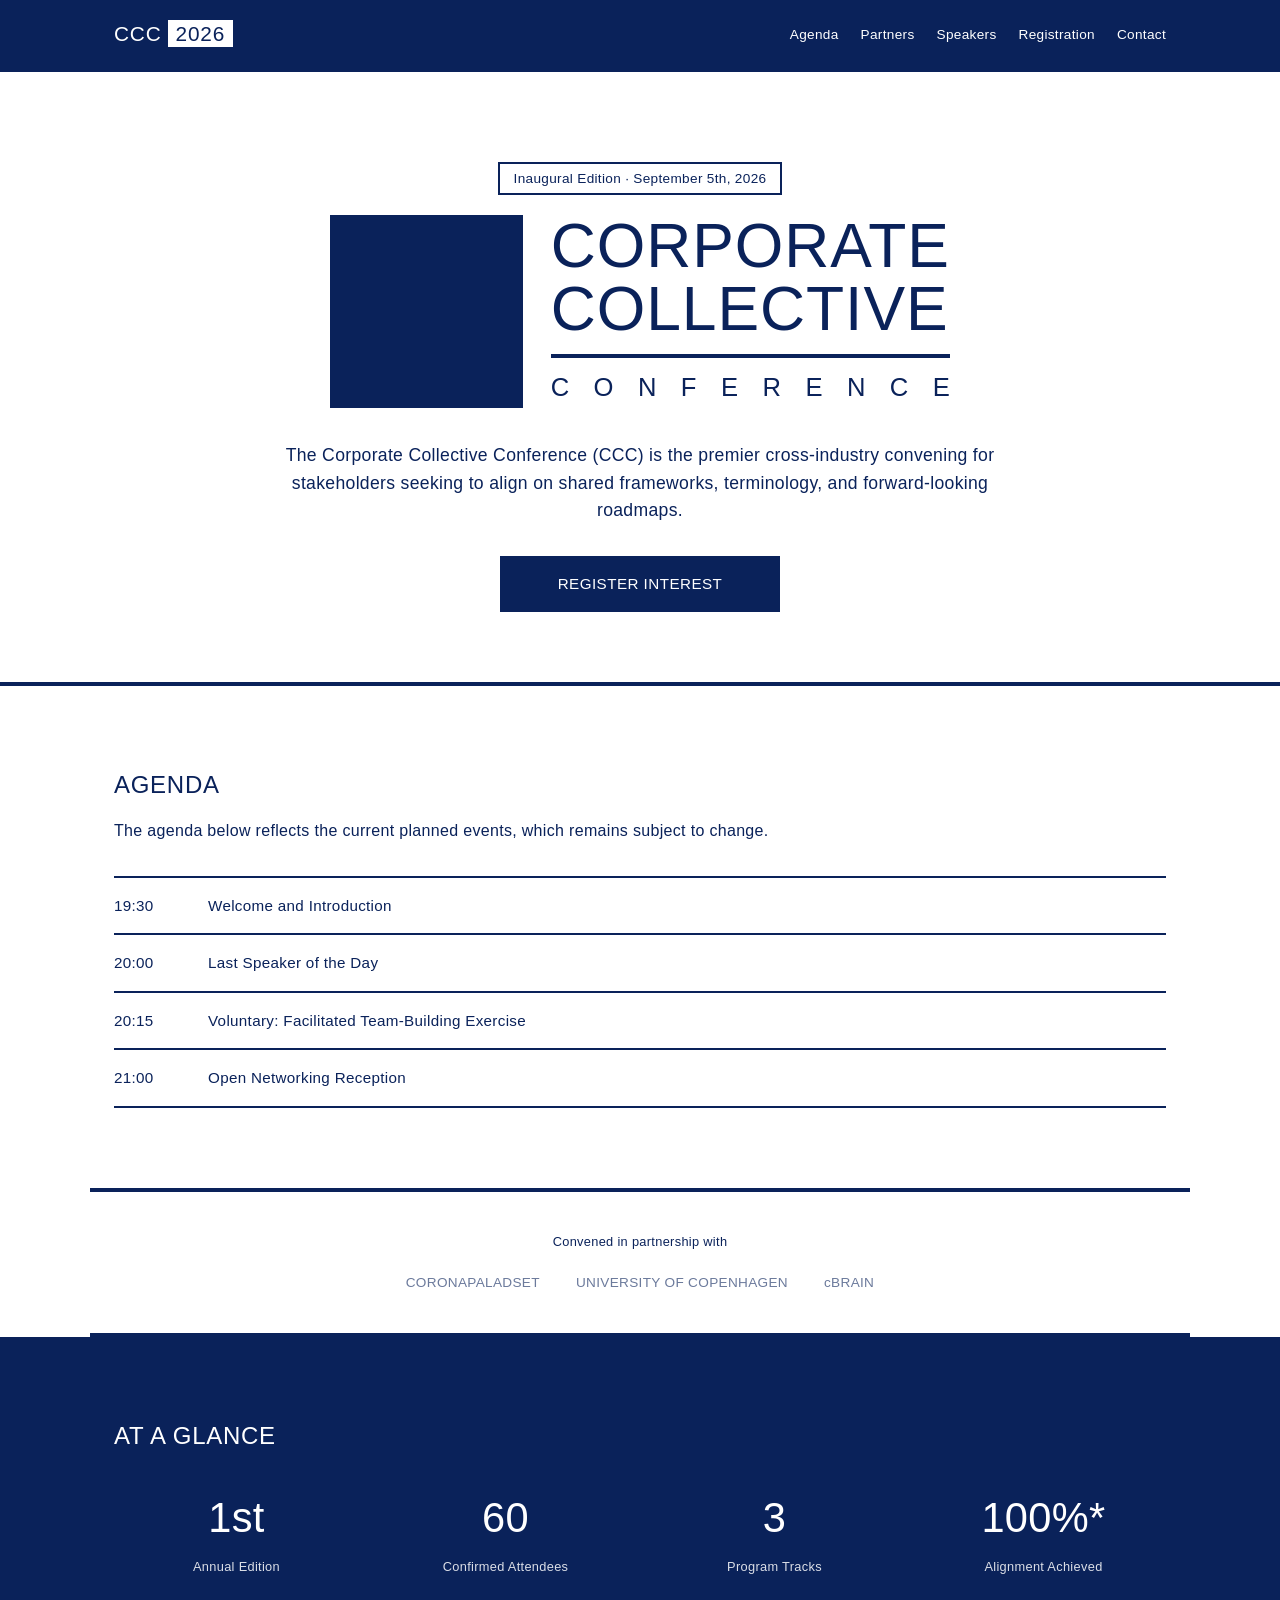
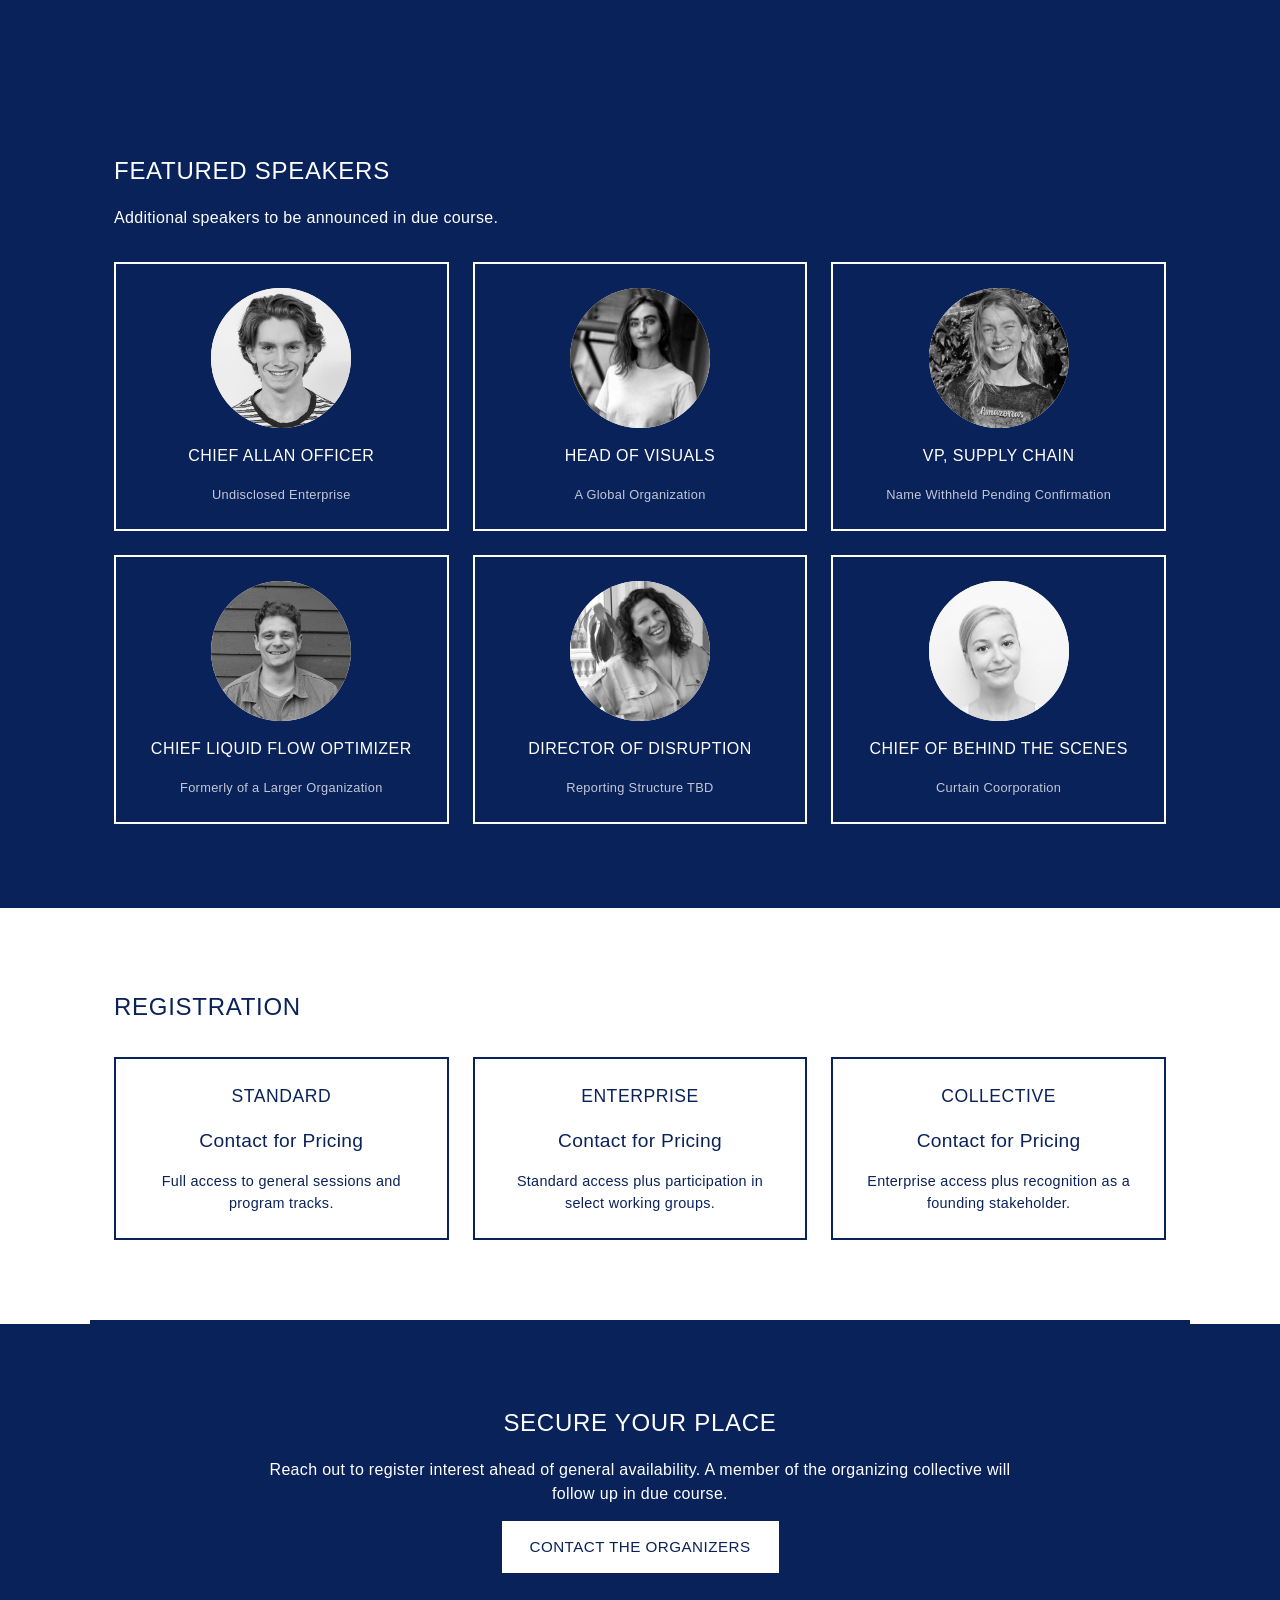
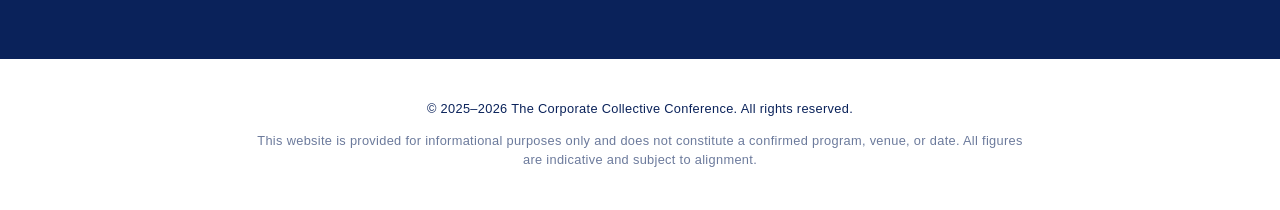
==== commit 47a9977f: "Last member details" ====
--- a/ccc26/index.html
+++ b/ccc26/index.html
@@ -4,7 +4,7 @@
   <meta charset="UTF-8">
   <meta name="viewport" content="width=device-width, initial-scale=1.0">
   <title>Corporate Collective Conference (CCC)</title>
-  <link rel="stylesheet" href="style.css">
+  <link rel="stylesheet" href="style.css?v=2">
   <link rel="icon" type="image/png" href="../assets/favicon.png">
 
   <meta property="og:type" content="website">
@@ -159,10 +159,10 @@
             </a>
           </div>
           <div class="speaker-card">
-            <a href="https://www.linkedin.com/" class="speaker-link">
-              <img src="../assets/nn.jpg" alt="Keynote Speaker" class="speaker-avatar speaker-avatar-photo">
+            <a href="https://www.linkedin.com/in/ida-marie-valentin-christiansen-b69b9812b/" class="speaker-link">
+              <img src="../assets/final_speaker.jpeg" alt="Keynote Speaker" class="speaker-avatar speaker-avatar-photo">
               <h3>Chief of Behind the Scenes</h3>
-              <p class="speaker-org">Photograph Pending Legal Review</p>
+              <p class="speaker-org">Curtain Coorporation</p>
             </a>
           </div>
         </div>
